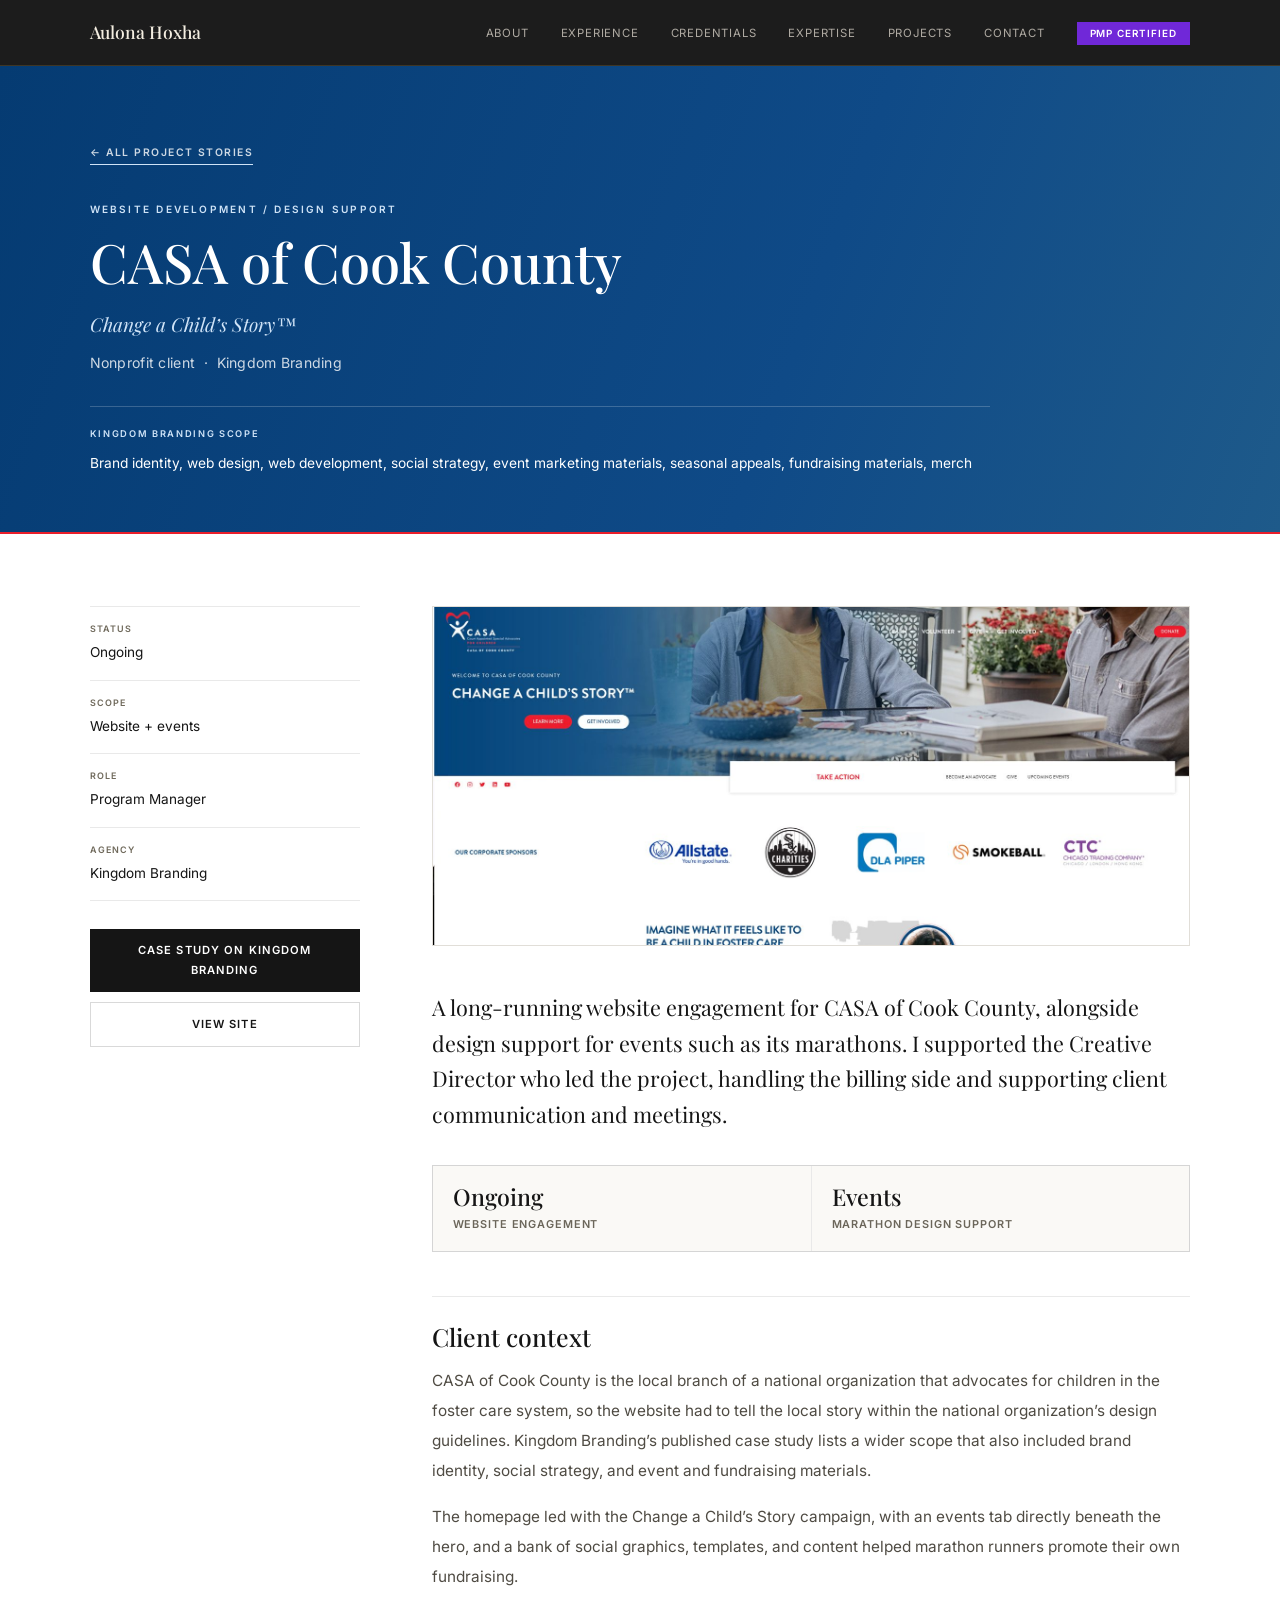
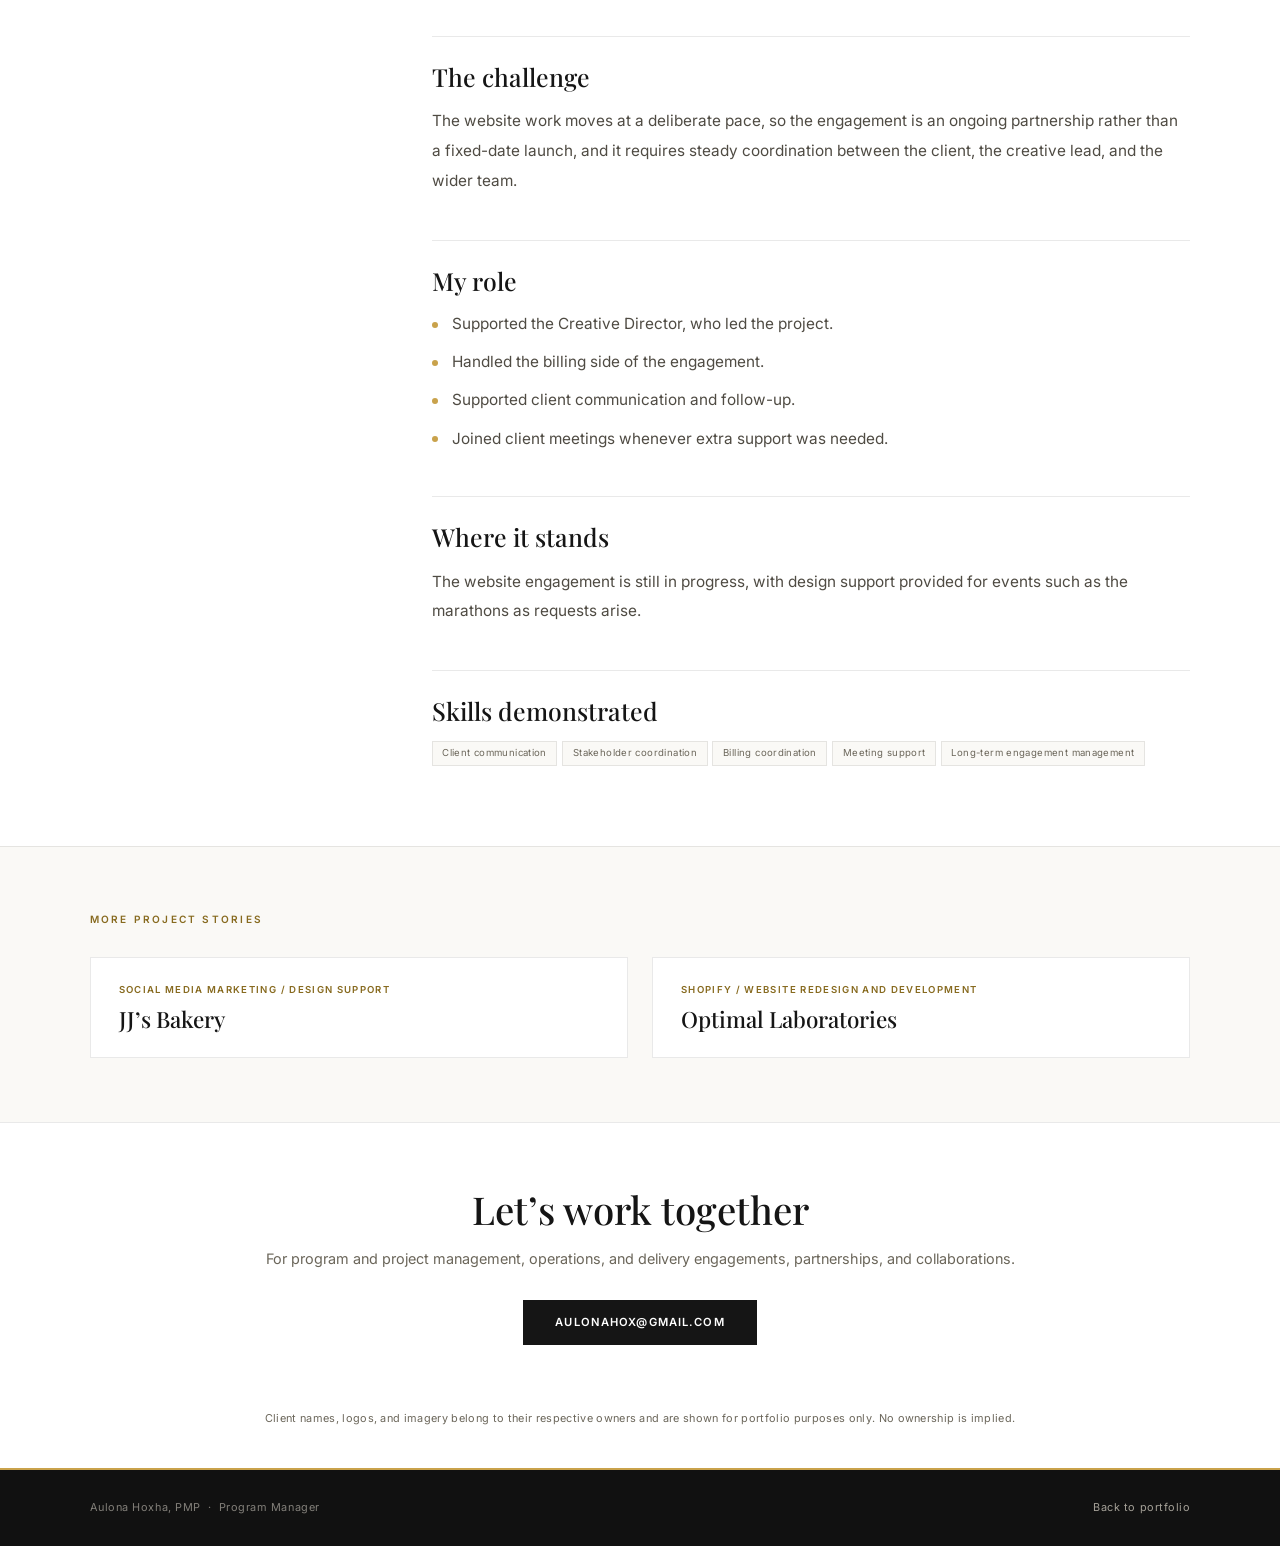
==== projects/casa-of-cook-county.html @ cdd9978d "Add files via upload" ====
<!DOCTYPE html>
<html lang="en">
<head>
<meta charset="UTF-8">
<meta name="viewport" content="width=device-width, initial-scale=1.0">
<title>CASA of Cook County | Case Study | Aulona Hoxha, PMP</title>
<meta name="description" content="Supported the creative director on a long-running website engagement, alongside event design support, handling billing and supporting client communication and meetings.">
<link href="https://fonts.googleapis.com/css2?family=Playfair+Display:wght@400;500;600&family=Inter:wght@300;400;500;600&display=swap" rel="stylesheet">
<link rel="icon" href="../assets/favicon.svg" type="image/svg+xml">
<link rel="canonical" href="https://aulonahox14.github.io/portfolio/projects/casa-of-cook-county.html">
<meta property="og:type" content="website">
<meta property="og:site_name" content="Aulona Hoxha, PMP">
<meta property="og:title" content="CASA of Cook County | Case Study | Aulona Hoxha, PMP">
<meta property="og:description" content="Supported the creative director on a long-running website engagement, alongside event design support, handling billing and supporting client communication and meetings.">
<meta property="og:url" content="https://aulonahox14.github.io/portfolio/projects/casa-of-cook-county.html">
<meta property="og:image" content="https://aulonahox14.github.io/portfolio/assets/og-image.jpg">
<meta name="twitter:card" content="summary_large_image">
<meta name="twitter:title" content="CASA of Cook County | Case Study | Aulona Hoxha, PMP">
<meta name="twitter:description" content="Supported the creative director on a long-running website engagement, alongside event design support, handling billing and supporting client communication and meetings.">
<meta name="twitter:image" content="https://aulonahox14.github.io/portfolio/assets/og-image.jpg">
<link rel="stylesheet" href="../assets/style.css">
</head>
<body>
<a class="skip" href="#main">Skip to main content</a>
<nav>
  <a href="../index.html" class="nav-logo">Aulona Hoxha</a>
  <ul class="nav-links">
    <li><a href="../index.html#about">About</a></li>
    <li><a href="../index.html#experience">Experience</a></li>
    <li><a href="../index.html#credentials">Credentials</a></li>
    <li><a href="../index.html#expertise">Expertise</a></li>
    <li><a href="../index.html#projects">Projects</a></li>
    <li><a href="../index.html#contact">Contact</a></li>
    <li><span class="nav-pmp">PMP Certified</span></li>
  </ul>
</nav>
<main id="main">
<header class="case-hero" style="--hero-bg:linear-gradient(110deg,#053B72 0%,#0F4A87 62%,#1E5A8A 100%);--hero-ink:#FFFFFF;--hero-accent:#CFE3F7;--hero-sub:rgba(255,255,255,.8);--hero-line:#EA1E2A">
  <a class="case-back" href="../index.html#projects">&larr; All project stories</a>
  <span class="s-label">Website Development / Design Support</span>
  <h1>CASA of Cook County</h1>
  <p class="case-tag">Change a Child’s Story™</p>
  <p class="case-sub">Nonprofit client &nbsp;&middot;&nbsp; Kingdom Branding</p>
  <div class="case-scope"><b>Kingdom Branding scope</b><span>Brand identity, web design, web development, social strategy, event marketing materials, seasonal appeals, fundraising materials, merch</span></div>
</header>
<div class="case-wrap">
  <aside class="case-side">
    <div class="case-facts"><div class="pi"><span class="pk">Status</span><span class="pv">Ongoing</span></div><div class="pi"><span class="pk">Scope</span><span class="pv">Website + events</span></div><div class="pi"><span class="pk">Role</span><span class="pv">Program Manager</span></div><div class="pi"><span class="pk">Agency</span><span class="pv">Kingdom Branding</span></div></div>
    <div class="case-links"><a class="btn btn-solid" href="https://kingdombranding.com/nonprofits/casa-of-cook-county/" target="_blank" rel="noopener">Case Study on Kingdom Branding</a><a class="btn btn-ghost" href="https://casacookcounty.org/" target="_blank" rel="noopener">View Site</a></div>
  </aside>
  <article class="case-main">
    <div class="case-media"><div class="proj-thumb"><a><img src="../assets/img/casa-of-cook-county-website.jpg" alt="CASA of Cook County website"></a></div></div>
    <p class="case-lead">A long-running website engagement for CASA of Cook County, alongside design support for events such as its marathons. I supported the Creative Director who led the project, handling the billing side and supporting client communication and meetings.</p>
<div class="case-stats"><div class="stat"><b>Ongoing</b><span>Website engagement</span></div><div class="stat"><b>Events</b><span>Marathon design support</span></div></div>
<h2>Client context</h2>
<p>CASA of Cook County is the local branch of a national organization that advocates for children in the foster care system, so the website had to tell the local story within the national organization’s design guidelines. Kingdom Branding’s published case study lists a wider scope that also included brand identity, social strategy, and event and fundraising materials.</p>
<p>The homepage led with the Change a Child’s Story campaign, with an events tab directly beneath the hero, and a bank of social graphics, templates, and content helped marathon runners promote their own fundraising.</p>
<h2>The challenge</h2>
<p>The website work moves at a deliberate pace, so the engagement is an ongoing partnership rather than a fixed-date launch, and it requires steady coordination between the client, the creative lead, and the wider team.</p>
<h2>My role</h2>
<ul class="case-list"><li>Supported the Creative Director, who led the project.</li><li>Handled the billing side of the engagement.</li><li>Supported client communication and follow-up.</li><li>Joined client meetings whenever extra support was needed.</li></ul>
<h2>Where it stands</h2>
<p>The website engagement is still in progress, with design support provided for events such as the marathons as requests arise.</p>

    <h2>Skills demonstrated</h2>
    <div class="proj-tags"><span class="tag">Client communication</span><span class="tag">Stakeholder coordination</span><span class="tag">Billing coordination</span><span class="tag">Meeting support</span><span class="tag">Long-term engagement management</span></div>
  </article>
</div>
<section class="case-more">
  <span class="s-label">More project stories</span>
  <div class="more-grid"><a class="more-card" href="jjs-bakery.html"><p class="proj-type">Social Media Marketing / Design Support</p><h3 class="proj-name">JJ’s Bakery</h3></a><a class="more-card" href="optimal-laboratories.html"><p class="proj-type">Shopify / Website Redesign and Development</p><h3 class="proj-name">Optimal Laboratories</h3></a></div>
</section>
<section class="case-cta">
  <h2 class="s-title">Let&rsquo;s work together</h2>
  <p>For program and project management, operations, and delivery engagements, partnerships, and collaborations.</p>
  <a class="btn btn-solid" href="mailto:aulonahox@gmail.com">aulonahox@gmail.com</a>
</section>
<p class="case-note">Client names, logos, and imagery belong to their respective owners and are shown for portfolio purposes only. No ownership is implied.</p>
</main>
<footer>
  <span>Aulona Hoxha, PMP &nbsp;&middot;&nbsp; Program Manager</span>
  <a href="../index.html">Back to portfolio</a>
</footer>
</body>
</html>
---- assets/style.css ----
*,*::before,*::after{box-sizing:border-box;margin:0;padding:0}
:root{
  --white:#FFFFFF;
  --ivory:#FAF7F0;
  --ivory-2:#F4EEE1;
  --ivory-3:#E6DDC8;
  --stone:#6F695B;
  --warm-3:#6B665A;
  --warm-2:#4F4B43;
  --ink:#151515;
  --accent:#876A1F;
  --gold:#C9A24B;
  --cream:#F4EEE1;
  --accent-l:#F6EFD9;
  --bd:rgba(21,21,21,0.09);
  --bd2:rgba(21,21,21,0.16);
  --serif:'Playfair Display',Georgia,serif;
  --sans:'Inter',system-ui,sans-serif;
}
html{scroll-behavior:smooth}
body{font-family:var(--sans);background:var(--white);color:var(--ink);font-size:15px;line-height:1.75;-webkit-font-smoothing:antialiased}

/* NAV */
nav{position:sticky;top:0;z-index:100;background:rgba(255,255,255,0.98);backdrop-filter:blur(12px);border-bottom:1px solid var(--bd);padding:0 7%;display:flex;align-items:center;justify-content:space-between;height:66px}
.nav-logo{font-family:var(--serif);font-size:1.1rem;font-weight:500;color:var(--ink);text-decoration:none}
.nav-links{display:flex;gap:2rem;list-style:none;align-items:center}
.nav-links a{font-size:.71rem;font-weight:400;letter-spacing:.07em;color:var(--warm-3);text-decoration:none;text-transform:uppercase;transition:color .18s}
.nav-links a:hover{color:var(--ink)}
.nav-pmp{font-size:.62rem;font-weight:600;letter-spacing:.1em;text-transform:uppercase;color:var(--accent);border:1px solid var(--accent);padding:.28rem .75rem}

/* HERO */
.hero{display:grid;grid-template-columns:1fr 1fr;min-height:88vh;border-bottom:1px solid var(--bd)}
.hero-l{padding:9rem 5% 9rem 7%;display:flex;flex-direction:column;justify-content:center;border-right:1px solid var(--bd);background:var(--white)}
.hero-r{padding:9rem 7% 9rem 5%;display:flex;flex-direction:column;justify-content:center;gap:2.75rem;background:var(--ivory)}
.hero-eyebrow{font-size:.67rem;font-weight:600;letter-spacing:.2em;text-transform:uppercase;color:var(--accent);margin-bottom:1.5rem;opacity:0;animation:up .5s .08s forwards}
.hero-name{font-family:var(--serif);font-size:clamp(3.2rem,4.8vw,5.2rem);font-weight:500;line-height:1.08;color:var(--ink);margin-bottom:1rem;white-space:nowrap;opacity:0;animation:up .6s .18s forwards}
.hero-pmp{display:inline-flex;align-items:center;gap:.5rem;font-size:.62rem;font-weight:600;letter-spacing:.12em;text-transform:uppercase;color:var(--white);background:var(--accent);padding:.32rem .9rem;align-self:flex-start;margin-bottom:2.25rem;opacity:0;animation:up .6s .26s forwards}
.hero-pmp::before{content:"✓";font-size:.65rem}
.hero-tagline{font-size:.69rem;letter-spacing:.1em;text-transform:uppercase;color:var(--stone);padding-top:1.75rem;border-top:1px solid var(--bd);opacity:0;animation:up .6s .32s forwards}
.hero-body{font-size:.97rem;font-weight:300;color:var(--warm-2);line-height:2;opacity:0;animation:up .6s .38s forwards}
.hero-creds{display:flex;flex-direction:column;gap:.7rem;opacity:0;animation:up .6s .48s forwards}
.hero-cred{display:flex;align-items:flex-start;gap:.85rem;font-size:.82rem;color:var(--warm-2);line-height:1.5}
.hero-cred::before{content:'';display:block;width:16px;height:1px;background:var(--accent);flex-shrink:0;margin-top:.65rem}
.hero-actions{display:flex;gap:1rem;flex-wrap:wrap;opacity:0;animation:up .6s .56s forwards}
.btn{display:inline-block;padding:.82rem 2rem;font-size:.7rem;font-weight:600;letter-spacing:.1em;text-transform:uppercase;text-decoration:none;transition:all .18s}
.btn-solid{background:var(--ink);color:var(--white)}
.btn-solid:hover{background:var(--accent)}
.btn-ghost{background:transparent;color:var(--ink);border:1px solid var(--bd2)}
.btn-ghost:hover{border-color:var(--accent);color:var(--accent)}

/* SHARED */
.wrap{padding:7rem 7%}
.s-label{font-size:.63rem;font-weight:600;letter-spacing:.22em;text-transform:uppercase;color:var(--accent);margin-bottom:.85rem;display:block}
.s-title{font-family:var(--serif);font-size:clamp(1.9rem,3vw,2.7rem);font-weight:500;line-height:1.18;color:var(--ink)}
.reveal{opacity:0;transform:translateY(14px);transition:opacity .55s ease,transform .55s ease}
.reveal.visible{opacity:1;transform:none}

/* STRIP */
.strip{background:var(--ivory-2);padding:.95rem 7%;border-bottom:1px solid var(--bd);display:flex;align-items:center;gap:.85rem;font-size:.67rem;letter-spacing:.09em;text-transform:uppercase;color:var(--stone)}
.strip strong{color:var(--warm-2);font-weight:500}

/* ABOUT */
.about{background:var(--white);border-bottom:1px solid var(--bd)}
.about-grid{display:grid;grid-template-columns:3fr 2fr}
.about-l{padding:7rem 5% 7rem 7%;border-right:1px solid var(--bd)}
.about-r{padding:7rem 7% 7rem 5%;display:flex;flex-direction:column;align-items:flex-start;justify-content:flex-start;gap:2.5rem}
.about-text{margin-top:2rem}
.about-text p{color:var(--warm-2);font-size:.95rem;line-height:2;margin-bottom:1.2rem}
.about-text p:last-child{margin-bottom:0}
.portrait-block{display:flex;align-items:center;gap:1.25rem}
.portrait{width:140px;height:140px;border-radius:50%;overflow:hidden;border:1px solid var(--bd2);box-shadow:0 0 0 6px var(--ivory-2);flex-shrink:0}
.portrait img{width:100%;height:100%;object-fit:cover;object-position:center top;display:block}
.portrait-name{font-family:var(--serif);font-size:1.2rem;font-weight:500;color:var(--ink)}
.portrait-role{font-size:.68rem;letter-spacing:.09em;text-transform:uppercase;color:var(--stone);margin-top:.12rem}
.cred{background:var(--ivory);border:1px solid var(--bd);padding:1rem 1.25rem;display:flex;align-items:flex-start;gap:.85rem;width:100%}
.cred-icon{width:34px;height:34px;border-radius:50%;background:var(--accent);display:flex;align-items:center;justify-content:center;color:var(--white);font-size:.6rem;font-weight:700;flex-shrink:0}
.cred-title{font-size:.75rem;font-weight:600;color:var(--ink);margin-bottom:.18rem}
.cred-sub{font-size:.66rem;color:var(--warm-3)}
.cred-num{font-size:.63rem;color:var(--stone);margin-top:.18rem}
.pillars{display:flex;flex-direction:column;gap:0;width:100%;border:1px solid var(--bd)}
.pillar{padding:.9rem 1rem;border-bottom:1px solid var(--bd);display:flex;align-items:flex-start;gap:.85rem}
.pillar:last-child{border-bottom:none}
.pillar-dot{width:6px;height:6px;border-radius:50%;background:var(--accent);flex-shrink:0;margin-top:.58rem}
.pillar-label{font-size:.73rem;font-weight:600;color:var(--ink);margin-bottom:.12rem}
.pillar-desc{font-size:.76rem;color:var(--warm-3);line-height:1.6}

/* CREDENTIALS SECTION */
.credentials{background:var(--ivory);border-bottom:1px solid var(--bd)}
.creds-intro{max-width:600px;margin-bottom:3.5rem}
.creds-intro p{font-size:.95rem;color:var(--warm-2);line-height:2;margin-top:1.25rem}

/* Tab system */
.cred-tabs{display:flex;gap:0;border:1px solid var(--bd);margin-bottom:2.5rem;background:var(--white)}
.cred-tab{
  flex:1;padding:.75rem 1rem;font-size:.65rem;font-weight:600;letter-spacing:.1em;
  text-transform:uppercase;color:var(--warm-3);background:var(--white);
  border:none;border-right:1px solid var(--bd);cursor:pointer;
  transition:all .18s;text-align:center;
}
.cred-tab:last-child{border-right:none}
.cred-tab.active{background:var(--accent);color:var(--white)}
.cred-tab:hover:not(.active){background:var(--ivory-2);color:var(--ink)}
.cred-panel{display:none}
.cred-panel.active{display:grid;grid-template-columns:1fr 1fr;gap:3.5rem;align-items:center}
.cred-panel-text{display:flex;flex-direction:column;gap:1.25rem}
.cred-panel-text h3{font-family:var(--serif);font-size:1.5rem;font-weight:500;color:var(--ink);line-height:1.3}
.cred-panel-text p{font-size:.9rem;color:var(--warm-2);line-height:2}
.cred-meta{display:grid;grid-template-columns:1fr 1fr;gap:1px;background:var(--bd);border:1px solid var(--bd)}
.cm-field{background:var(--white);padding:.8rem 1rem}
.cm-key{font-size:.57rem;font-weight:600;letter-spacing:.13em;text-transform:uppercase;color:var(--stone);margin-bottom:.22rem}
.cm-val{font-size:.8rem;font-weight:500;color:var(--ink)}
.cred-img-wrap{position:relative}
.cred-img-wrap::after{content:'';position:absolute;top:10px;left:10px;right:-10px;bottom:-10px;border:1px solid var(--ivory-3);z-index:0;pointer-events:none}
.cred-img{width:100%;display:block;position:relative;z-index:1;border:1px solid var(--bd);box-shadow:0 4px 24px rgba(28,27,25,.07)}
.cred-verify{font-size:.68rem;color:var(--warm-3);margin-top:.75rem}
.cred-verify a{color:var(--accent);text-decoration:none;font-weight:500}
.cred-verify a:hover{text-decoration:underline}

/* EXPERTISE */
.expertise{background:var(--white);border-bottom:1px solid var(--bd)}
.exp-grid{display:grid;grid-template-columns:repeat(3,1fr);gap:1px;background:var(--bd);border:1px solid var(--bd)}
.exp-item{background:var(--white);padding:2.75rem 2.5rem;transition:background .18s}
.exp-item:hover{background:var(--ivory)}
.exp-num{font-family:var(--serif);font-size:1.6rem;font-weight:400;color:var(--ivory-3);margin-bottom:1.25rem;line-height:1}
.exp-title{font-size:.9rem;font-weight:600;color:var(--ink);margin-bottom:.75rem;line-height:1.35}
.exp-body{font-size:.82rem;color:var(--warm-3);line-height:1.92}

/* PROJECTS */
.projects{background:var(--ivory);border-bottom:1px solid var(--bd)}
.proj-grid{display:grid;grid-template-columns:1fr 1fr;gap:1.5rem}
.proj-card{background:var(--white);border:1px solid var(--bd);overflow:hidden;display:flex;flex-direction:column;transition:border-color .18s,box-shadow .18s}
.proj-card:hover{border-color:rgba(43,58,92,.2);box-shadow:0 4px 24px rgba(28,27,25,.06)}
.proj-card:hover .proj-thumb img{transform:scale(1.04)}
.proj-thumb{width:100%;height:216px;overflow:hidden;flex-shrink:0;background:var(--ivory-2)}
.proj-thumb img{width:100%;height:100%;display:block;object-fit:cover;object-position:center top;transition:transform .5s ease}
.proj-thumb.center img{object-position:center center}
.proj-thumb.book{display:flex;align-items:center;justify-content:center;background:var(--ivory)}
.proj-thumb.book img{object-fit:contain;padding:1.5rem 2.5rem;height:100%}
.proj-thumb.kb-logo{background:#111;display:flex;align-items:center;justify-content:center}
.proj-thumb.kb-logo img{width:30%;height:auto;object-fit:contain;transition:none}
.proj-card:hover .proj-thumb.kb-logo img{transform:none}
.proj-card.wide{grid-column:span 2;flex-direction:row}
.proj-card.wide .proj-thumb{width:380px;height:auto;min-height:270px;flex-shrink:0}
.proj-card.wide .proj-thumb img{height:100%;object-position:center}
.proj-body{padding:1.75rem 2rem 2.25rem;flex:1;display:flex;flex-direction:column}
.proj-type{font-size:.6rem;font-weight:600;letter-spacing:.14em;text-transform:uppercase;color:var(--accent);margin-bottom:.45rem}
.proj-name{font-family:var(--serif);font-size:1.4rem;font-weight:500;color:var(--ink);margin-bottom:.2rem;line-height:1.25}
.proj-client{font-size:.73rem;color:var(--stone);margin-bottom:1.1rem}
.proj-kb{font-size:.58rem;font-weight:500;letter-spacing:.1em;text-transform:uppercase;color:var(--stone);margin-bottom:.85rem;display:block}
.pmp-strip{display:flex;gap:1.25rem;flex-wrap:wrap;padding:.72rem 0;margin-bottom:1.1rem;border-top:1px solid var(--bd);border-bottom:1px solid var(--bd)}
.pi{display:flex;flex-direction:column;gap:.12rem}
.pk{font-size:.56rem;font-weight:600;letter-spacing:.12em;text-transform:uppercase;color:var(--stone)}
.pv{font-size:.76rem;color:var(--warm-2)}
.proj-story{font-size:.83rem;color:var(--warm-2);line-height:1.95;flex:1;margin-bottom:1.5rem}
.proj-footer{display:flex;justify-content:space-between;align-items:flex-end;gap:1rem;flex-wrap:wrap;padding-top:1.1rem;border-top:1px solid var(--bd);margin-top:auto}
.proj-tags{display:flex;flex-wrap:wrap;gap:.3rem}
.tag{font-size:.6rem;letter-spacing:.04em;padding:.2rem .6rem;color:var(--warm-3);border:1px solid var(--bd);background:var(--ivory)}
.proj-links{display:flex;gap:.85rem;align-items:center;flex-shrink:0}
.proj-link{font-size:.65rem;font-weight:600;letter-spacing:.08em;text-transform:uppercase;color:var(--accent);text-decoration:none;border-bottom:1px solid rgba(143,111,34,.35);padding-bottom:.08rem;transition:border-color .18s;white-space:nowrap}
.proj-link:hover{border-color:var(--accent)}

/* QUOTE */
.quote-section{background:var(--white);border-top:1px solid var(--bd);border-bottom:1px solid var(--bd);padding:5.5rem 7%;text-align:center}
.quote-text{font-family:var(--serif);font-size:clamp(1.1rem,2vw,1.5rem);font-weight:400;color:var(--ink);max-width:680px;margin:0 auto 1.5rem;line-height:1.85}
.quote-text::before{content:'\201C';margin-right:.1em;color:var(--stone)}
.quote-text::after{content:'\201D';margin-left:.1em;color:var(--stone)}
.quote-attr{font-size:.67rem;font-weight:600;letter-spacing:.14em;text-transform:uppercase;color:var(--stone)}

/* RESULTS */
.results{background:var(--ivory-2);border-bottom:1px solid var(--bd)}
.results-grid{display:grid;grid-template-columns:repeat(4,1fr);gap:1px;background:var(--bd);border:1px solid var(--bd);margin-top:3.5rem}
.result-item{background:var(--white);padding:2.5rem 2rem;transition:background .18s}
.result-item:hover{background:var(--ivory)}
.result-icon{font-size:.75rem;font-weight:700;color:var(--accent);margin-bottom:1rem;letter-spacing:.08em}
.result-label{font-size:.8rem;font-weight:600;color:var(--ink);margin-bottom:.4rem;line-height:1.35}
.result-desc{font-size:.76rem;color:var(--warm-3);line-height:1.65}

/* CONTACT */
.contact{background:var(--white);text-align:center;border-top:1px solid var(--bd)}
.contact-sub{font-size:.92rem;color:var(--warm-2);max-width:400px;margin:1.25rem auto 2.75rem;line-height:2;font-weight:300}
.contact-row{display:flex;justify-content:center;gap:2.25rem;flex-wrap:wrap}
.contact-link{font-size:.7rem;font-weight:600;letter-spacing:.1em;text-transform:uppercase;color:var(--warm-2);text-decoration:none;padding-bottom:.18rem;border-bottom:1px solid var(--bd2);transition:color .18s,border-color .18s}
.contact-link:hover{color:var(--accent);border-color:var(--accent)}

/* FOOTER */
footer{background:var(--ink);color:rgba(255,255,255,.28);padding:1.75rem 7%;display:flex;justify-content:space-between;align-items:center;font-size:.68rem;letter-spacing:.05em}
footer a{color:rgba(255,255,255,.38);text-decoration:none;transition:color .18s}
footer a:hover{color:var(--white)}

/* ===== KINGDOM BRANDING THEME (light, with dark + gold accents) ===== */
/* Tune --gold / --accent / --ink in :root. Dark bands: nav, strip, results, footer. */
:root{--ivory:#FAF9F6;--ivory-2:#F6F3EC;--ivory-3:#E9E2D0}
nav{background:rgba(21,21,21,.97);border-bottom:1px solid rgba(201,162,75,.2)}
.nav-logo{color:var(--cream)}
.nav-links a{color:rgba(244,238,225,.68)}
.nav-links a:hover{color:var(--gold)}
.nav-pmp{color:var(--gold);border-color:var(--gold)}
.hero{border-bottom:1px solid var(--bd)}
.hero-l{background:var(--white);border-right:1px solid var(--bd)}
.hero-r{background:var(--ivory)}
.hero-eyebrow{color:var(--accent)}
.hero-name{color:var(--ink)}
.hero-pmp{background:var(--ink);color:var(--gold)}
.hero-tagline{color:var(--warm-3)}
.hero-tagline a,.strip a{color:inherit;text-decoration:none;border-bottom:1px solid rgba(201,162,75,.5)}
.hero-tagline a:hover{color:var(--accent)}
.hero-cred::before{background:var(--gold)}
.btn-solid{background:var(--ink);color:var(--white)}
.btn-solid:hover{background:var(--accent);color:var(--white)}
.btn-ghost{color:var(--ink);border-color:var(--bd2)}
.btn-ghost:hover{border-color:var(--gold);color:var(--accent)}
.strip{background:#111;color:rgba(244,238,225,.55);border-bottom:2px solid var(--gold)}
.strip strong{color:var(--gold)}
.strip a:hover{color:var(--gold)}
.cred-icon{background:var(--ink);color:var(--gold)}
.pillar-dot{background:var(--gold)}
.cred-tab.active{background:var(--ink);color:var(--gold)}
.credentials,.projects{background:var(--ivory)}
.exp-num{color:#A98B3F}
.proj-card:hover{border-color:rgba(201,162,75,.55)}
.quote-text::before,.quote-text::after{color:var(--gold)}
.results{background:var(--ink);border-bottom:1px solid rgba(201,162,75,.2)}
.results .s-title{color:var(--cream)}
.results .s-label,.result-icon{color:var(--gold)}
.results-grid{background:rgba(201,162,75,.2);border-color:rgba(201,162,75,.2)}
.result-item{background:#1B1A18}
.result-item:hover{background:#232220}
.result-label{color:var(--cream)}
.result-desc{color:rgba(244,238,225,.65)}
.contact{background:var(--white)}
footer{background:#111;color:rgba(244,238,225,.5);border-top:2px solid var(--gold)}
footer a{color:rgba(244,238,225,.65)}
footer a:hover{color:var(--gold)}

/* EXPERIENCE */
.experience{background:var(--white);border-bottom:1px solid var(--bd)}
.xp-list{border-top:1px solid var(--bd)}
.xp{display:grid;grid-template-columns:240px 1fr;gap:3rem;padding:2.5rem 0;border-bottom:1px solid var(--bd)}
.xp-co{font-family:var(--serif);font-size:1.15rem;font-weight:500;color:var(--ink);line-height:1.3}
.xp-loc{font-size:.72rem;letter-spacing:.06em;color:var(--warm-3);margin-top:.35rem}
.xp-role{display:flex;justify-content:space-between;align-items:baseline;gap:1rem;flex-wrap:wrap;margin:1.75rem 0 .7rem}
.xp-role:first-child{margin-top:0}
.xp-role h3{font-size:.95rem;font-weight:600;color:var(--ink)}
.xp-role span{font-size:.68rem;font-weight:600;letter-spacing:.1em;text-transform:uppercase;color:var(--accent)}
.xp ul{list-style:none;display:flex;flex-direction:column;gap:.55rem}
.xp li{position:relative;padding-left:1.1rem;font-size:.85rem;color:var(--warm-2);line-height:1.8}
.xp li::before{content:'';position:absolute;left:0;top:.78rem;width:5px;height:5px;border-radius:50%;background:var(--gold)}
.tools{margin-top:3rem;padding-top:2rem;border-top:1px solid var(--bd)}
.tools .proj-tags{margin-top:.5rem;gap:.4rem}
@media(max-width:900px){.xp{grid-template-columns:1fr;gap:1rem}}

@media(max-width:760px){
  nav{padding:0 5%}
  .nav-logo{font-size:1rem;white-space:nowrap}
  .nav-links{gap:1rem;overflow-x:auto;max-width:68vw;scrollbar-width:none}
  .nav-links::-webkit-scrollbar{display:none}
  .nav-links a{white-space:nowrap;font-size:.64rem}
}

/* PMI / PMP BRANDING (purple sampled from the PMP certificate) */
:root{--pmi:#302058;--pmi-2:#7028D8;--pmi-3:#F3EEFB}
.nav-pmp{background:var(--pmi-2);border-color:var(--pmi-2);color:#fff}
.hero-pmp{background:var(--pmi);color:#fff}
.cred-icon.pmi{background:var(--pmi);color:#fff}
.cred:has(.pmi){background:var(--pmi-3);border-color:rgba(112,40,216,.25);border-left:3px solid var(--pmi-2)}
.cred-tab.pmi-tab.active{background:var(--pmi);color:#fff}
.cred-tab.pmi-tab:hover:not(.active){color:var(--pmi-2)}
/* ROLE TAGS + HIGHLIGHTS */
.xp li strong,.about strong{color:var(--ink);font-weight:600}

@keyframes up{from{opacity:0;transform:translateY(16px)}to{opacity:1;transform:none}}

@media(max-width:1060px){
  .hero{grid-template-columns:1fr;min-height:auto}
  .hero-l{border-right:none;border-bottom:1px solid var(--bd);padding:6rem 7% 4rem}
  .hero-r{padding:4rem 7% 6rem}
  .hero-name{white-space:normal}
  .about-grid{grid-template-columns:1fr}
  .about-l{border-right:none;border-bottom:1px solid var(--bd);padding:5.5rem 7%}
  .about-r{padding:4rem 7% 5.5rem}
  .cred-panel.active{grid-template-columns:1fr}
}
@media(max-width:900px){
  .proj-grid{grid-template-columns:1fr}
  .proj-card.wide{flex-direction:column;grid-column:span 1}
  .proj-card.wide .proj-thumb{width:100%;height:216px}
  .results-grid{grid-template-columns:1fr 1fr}
  .exp-grid{grid-template-columns:1fr 1fr}
  .cred-tabs{flex-wrap:wrap}
}
@media(max-width:580px){
  .exp-grid{grid-template-columns:1fr}
  .results-grid{grid-template-columns:1fr 1fr}
  .nav-pmp{display:none}
  nav,.wrap{padding-left:5%;padding-right:5%}
  .cred-meta{grid-template-columns:1fr}
}

/* ===== PROJECT CARDS (compact) + CASE STUDY PAGES ===== */
.proj-thumb.plate{background:linear-gradient(135deg,#151515,#262421);display:flex;flex-direction:column;align-items:center;justify-content:center;gap:.7rem;text-align:center;padding:1.5rem;border-bottom:2px solid var(--gold)}
.plate-name{font-family:var(--serif);font-size:1.7rem;color:var(--cream);line-height:1.2}
.plate-type{font-size:.58rem;letter-spacing:.2em;text-transform:uppercase;color:var(--gold)}
.proj-thumb a{display:block;height:100%}
.proj-open{color:inherit;text-decoration:none}
.proj-open:hover{color:var(--accent)}
.proj-summary{font-size:.85rem;color:var(--warm-2);line-height:1.9;margin-bottom:1.5rem;flex:1}
.case-hero{background:var(--ink);padding:4.5rem 7% 3.5rem;border-bottom:2px solid var(--gold)}
.case-back{display:inline-block;font-size:.65rem;font-weight:600;letter-spacing:.14em;text-transform:uppercase;color:rgba(244,238,225,.6);text-decoration:none;margin-bottom:2.25rem;border-bottom:1px solid rgba(201,162,75,.4);padding-bottom:.1rem}
.case-back:hover{color:var(--gold)}
.case-hero .s-label{color:var(--gold)}
.case-hero h1{font-family:var(--serif);font-size:clamp(2.2rem,4.5vw,3.4rem);font-weight:500;line-height:1.12;color:var(--cream);max-width:900px}
.case-sub{color:rgba(244,238,225,.6);margin-top:1rem;font-size:.88rem;letter-spacing:.02em}
.case-wrap{padding:4.5rem 7% 5rem;display:grid;grid-template-columns:270px 1fr;gap:4.5rem;align-items:start;background:var(--white)}
.case-side{position:sticky;top:96px;display:flex;flex-direction:column;gap:1.75rem}
.case-facts .pi{padding:.9rem 0;border-bottom:1px solid var(--bd)}
.case-facts .pi:first-child{border-top:1px solid var(--bd)}
.case-facts .pv{font-size:.85rem;color:var(--ink);margin-top:.15rem}
.case-links{display:flex;flex-direction:column;gap:.6rem}
.case-links .btn{text-align:center;padding:.75rem 1rem}
.case-main{max-width:760px}
.case-media .proj-thumb{height:340px;border:1px solid var(--bd);margin-bottom:2.75rem}
.case-main h2{font-family:var(--serif);font-size:1.55rem;font-weight:500;color:var(--ink);margin:2.75rem 0 .9rem;line-height:1.25}
.case-main h2.first{margin-top:0}
.case-main p{font-size:.96rem;color:var(--warm-2);line-height:1.95;margin-bottom:1rem}
.case-main .proj-tags{margin-top:2.5rem;padding-top:1.5rem;border-top:1px solid var(--bd)}
.case-more{background:var(--ivory);padding:4rem 7%;border-top:1px solid var(--bd)}
.more-grid{display:grid;grid-template-columns:1fr 1fr;gap:1.5rem;margin-top:1.75rem}
.more-card{display:block;padding:1.5rem 1.75rem;background:var(--white);border:1px solid var(--bd);text-decoration:none;transition:border-color .18s}
.more-card:hover{border-color:rgba(201,162,75,.6)}
.more-card .proj-type{margin-bottom:.4rem}
.more-card .proj-name{margin:0}
.case-cta{background:var(--white);padding:4rem 7%;text-align:center;border-top:1px solid var(--bd)}
.case-cta p{color:var(--warm-3);font-size:.9rem;margin:.9rem 0 1.75rem}
@media(max-width:900px){.case-wrap{grid-template-columns:1fr;gap:2.5rem;padding:3rem 7%}.case-side{position:static}.more-grid{grid-template-columns:1fr}.case-media .proj-thumb{height:240px}}
.proj-thumb.kb-logo a,.proj-thumb.book a{display:flex;align-items:center;justify-content:center;width:100%}
.proj-thumb.kb-logo a img{width:30%;height:auto}
.proj-thumb.book a img{height:100%;width:auto;max-width:100%;object-fit:contain}
.case-media .proj-thumb.kb-logo,.case-media .proj-thumb.book{display:flex;align-items:center;justify-content:center}
.case-media .proj-thumb.kb-logo img{width:22%;height:auto}
.case-media .proj-thumb.book img{height:100%;width:auto;object-fit:contain;padding:1.25rem}

/* ===== per-project header branding ===== */
.case-hero{background:var(--hero-bg,var(--ink));border-bottom:2px solid var(--hero-accent,var(--gold))}
.case-hero .s-label{color:var(--hero-accent,var(--gold))}
.case-hero h1{color:var(--hero-ink,var(--cream))}
.case-sub{color:var(--hero-sub,rgba(244,238,225,.6))}
.case-back{color:var(--hero-sub,rgba(244,238,225,.6));border-bottom-color:var(--hero-accent,rgba(201,162,75,.4))}
.case-back:hover{color:var(--hero-accent,var(--gold))}
.case-tag{font-family:var(--serif);font-style:italic;font-size:1.2rem;color:var(--hero-accent,var(--gold));margin-top:1.1rem;max-width:760px;line-height:1.45}
.case-tag + .case-sub{margin-top:.8rem}
.case-scope{margin-top:1.9rem;padding-top:1.2rem;border-top:1px solid rgba(255,255,255,.2);max-width:900px}
.case-scope b{display:block;font-size:.58rem;font-weight:600;letter-spacing:.18em;text-transform:uppercase;color:var(--hero-accent,var(--gold));margin-bottom:.45rem}
.case-scope span{font-size:.86rem;line-height:1.7;color:var(--hero-ink,var(--cream))}
.case-note{background:var(--white);text-align:center;font-size:.68rem;color:var(--warm-3);padding:0 7% 2.5rem;letter-spacing:.03em}

.case-hero{border-bottom-color:var(--hero-line,var(--hero-accent,var(--gold)))}
.proj-links{display:flex;flex-wrap:wrap;gap:.4rem 1.1rem;justify-content:flex-end}

/* ===== consistent project cards ===== */
.proj-card .proj-body{padding:1.75rem 2rem 2rem}
.proj-card .pmp-strip{display:grid;grid-template-columns:repeat(4,minmax(0,1fr));gap:.9rem 1rem;align-items:start}
.proj-card .pv{overflow-wrap:anywhere}
.proj-card .proj-summary{margin-bottom:1.4rem}
.proj-card .proj-footer{display:flex;flex-direction:column;align-items:stretch;justify-content:flex-start;gap:1.1rem;padding-top:1.1rem;border-top:1px solid var(--bd);margin-top:auto}
.proj-card .proj-tags{min-height:3.4rem;align-content:flex-start}
.proj-actions{display:flex;flex-wrap:wrap;align-items:center;justify-content:flex-start;gap:.75rem 1.4rem}
.proj-btn{display:inline-block;background:var(--ink);color:#fff;font-size:.64rem;font-weight:600;letter-spacing:.12em;text-transform:uppercase;text-decoration:none;padding:.78rem 1.2rem;border:1px solid var(--ink);transition:background .18s,color .18s,border-color .18s;white-space:nowrap}
.proj-btn:hover{background:var(--gold);border-color:var(--gold);color:var(--ink)}
@media(max-width:560px){.proj-card .pmp-strip{grid-template-columns:repeat(2,minmax(0,1fr))}}

/* book cover: crop fills the card box, whole cover shown on small screens and case page */
.proj-card .proj-thumb.book{background:#fff}
.proj-card .proj-thumb.book a img{width:100%;height:100%;padding:0;object-fit:cover;object-position:center}
.proj-card:hover .proj-thumb.book img{transform:none}
.case-media .proj-thumb.book{height:460px;background:var(--ivory)}
.case-media .proj-thumb.book img{height:100%;width:auto;padding:1rem;object-fit:contain}
@media(max-width:900px){.proj-card .proj-thumb.book a img{object-fit:contain}.proj-card .proj-thumb.book{background:var(--ivory)}.case-media .proj-thumb.book{height:340px}}
.proj-card.wide .proj-thumb.book{border-right:1px solid var(--bd);background:#fff}
@media(max-width:900px){.proj-card.wide .proj-thumb.book{border-right:none;border-bottom:1px solid var(--bd)}}

/* accessibility */
.skip{position:absolute;left:-9999px;top:0;background:var(--gold);color:var(--ink);padding:.7rem 1.1rem;font-size:.8rem;font-weight:600;z-index:1000;text-decoration:none}
.skip:focus{left:0}
a:focus-visible,button:focus-visible{outline:2px solid var(--gold);outline-offset:3px}
.case-note{background:var(--white)}
@media(max-width:760px){.nav-logo{margin-right:1.1rem;flex-shrink:0}}

/* ===== standard case study layout ===== */
.case-main .case-lead{font-family:var(--serif);font-size:1.35rem;line-height:1.65;color:var(--ink);margin:0 0 2rem}
.case-stats{display:grid;grid-template-columns:repeat(auto-fit,minmax(150px,1fr));gap:1px;background:var(--bd);border:1px solid var(--bd);margin:0 0 2.75rem}
.case-stats .stat{background:var(--ivory);padding:1.15rem 1.25rem;display:flex;flex-direction:column;gap:.35rem}
.case-stats .stat b{font-family:var(--serif);font-size:1.45rem;font-weight:500;color:var(--ink);line-height:1.15}
.case-stats .stat span{font-size:.68rem;font-weight:600;letter-spacing:.08em;text-transform:uppercase;color:var(--warm-3);line-height:1.5}
.case-main h2{padding-top:1.5rem;border-top:1px solid var(--bd)}
.case-list{list-style:none;display:flex;flex-direction:column;gap:.65rem;margin:0 0 1rem}
.case-list li{position:relative;padding-left:1.25rem;font-size:.96rem;color:var(--warm-2);line-height:1.8}
.case-list li::before{content:'';position:absolute;left:0;top:.72rem;width:6px;height:6px;border-radius:50%;background:var(--gold)}
.case-steps{list-style:none;counter-reset:step;display:flex;flex-direction:column;margin:0 0 1rem}
.case-steps li{counter-increment:step;display:grid;grid-template-columns:2.6rem 1fr;column-gap:.75rem;padding:1rem 0;border-bottom:1px solid var(--bd)}
.case-steps li:first-child{padding-top:.4rem}
.case-steps li::before{content:counter(step,decimal-leading-zero);grid-row:1 / span 2;font-family:var(--serif);font-size:1.15rem;color:var(--accent)}
.case-steps li b{font-size:.92rem;font-weight:600;color:var(--ink)}
.case-steps li span{font-size:.9rem;color:var(--warm-2);line-height:1.8;grid-column:2}
.case-main .proj-tags{margin-top:.5rem;padding-top:0;border-top:none}
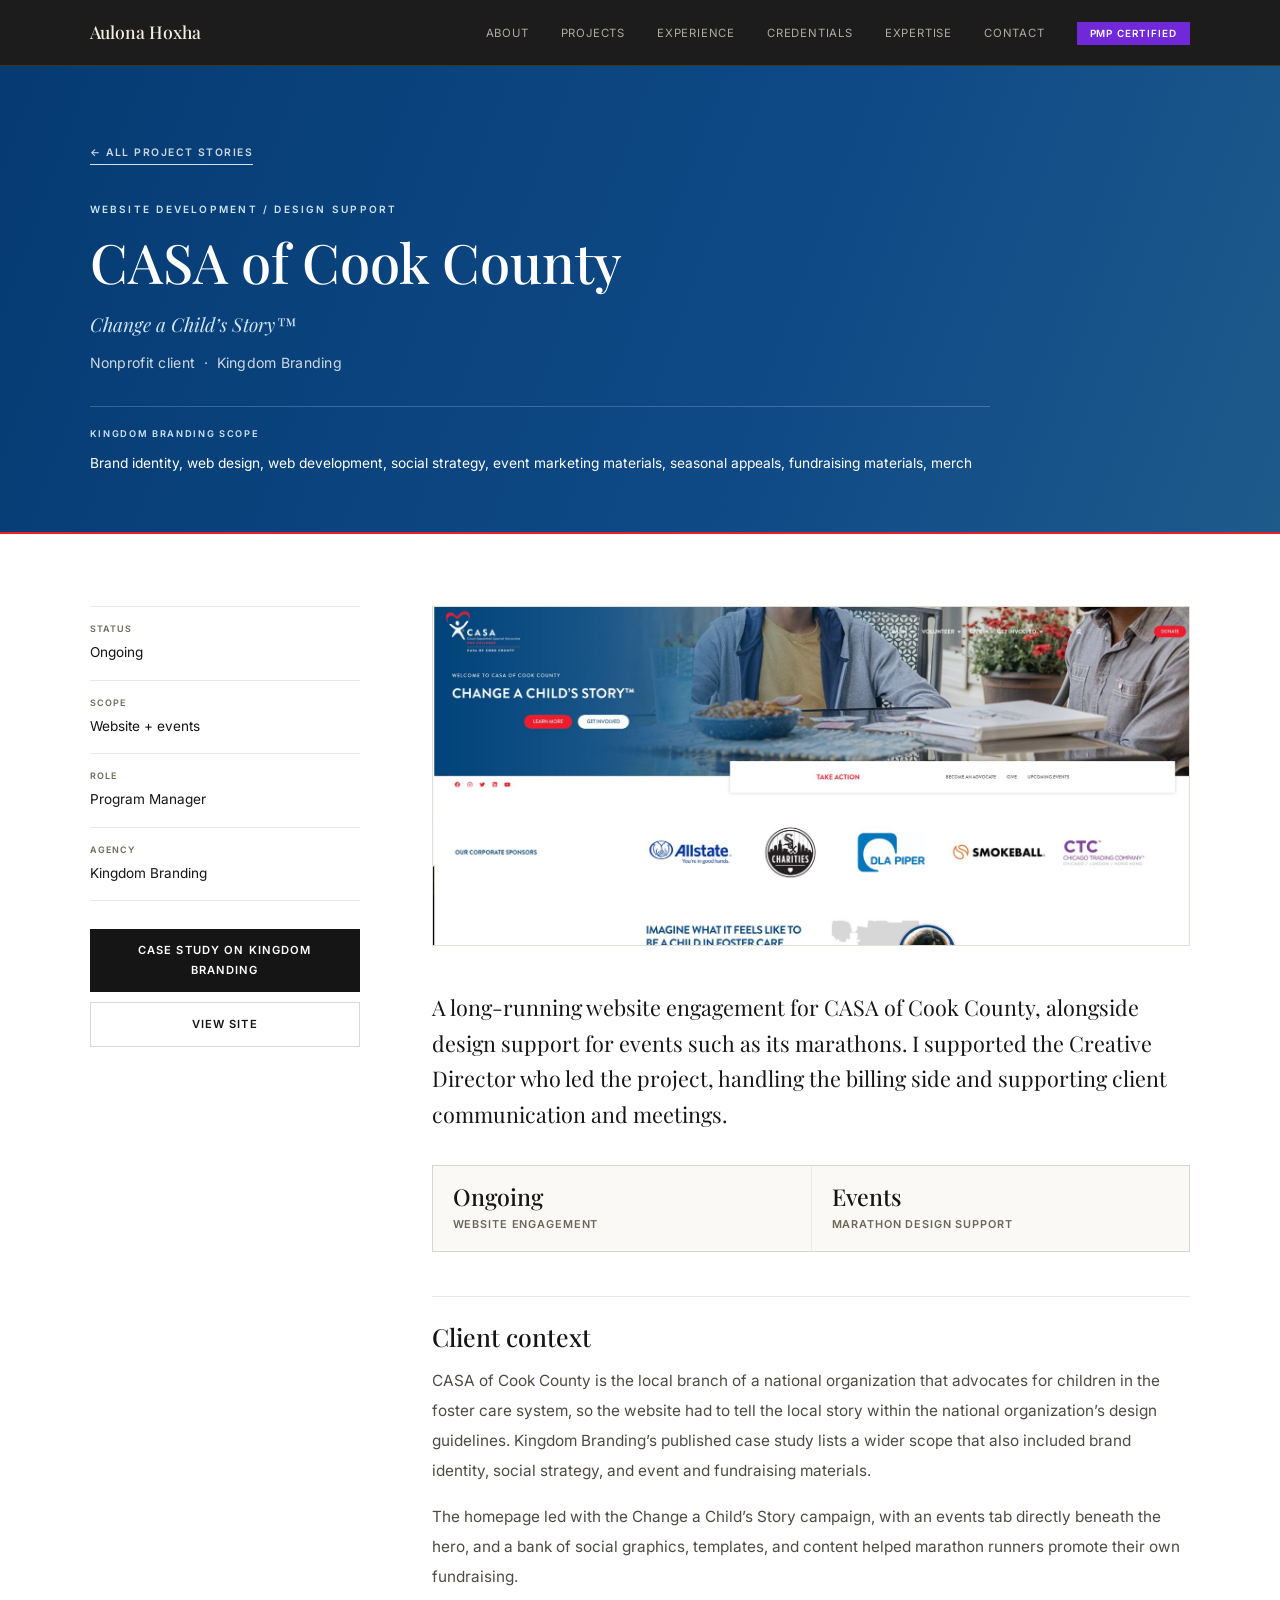
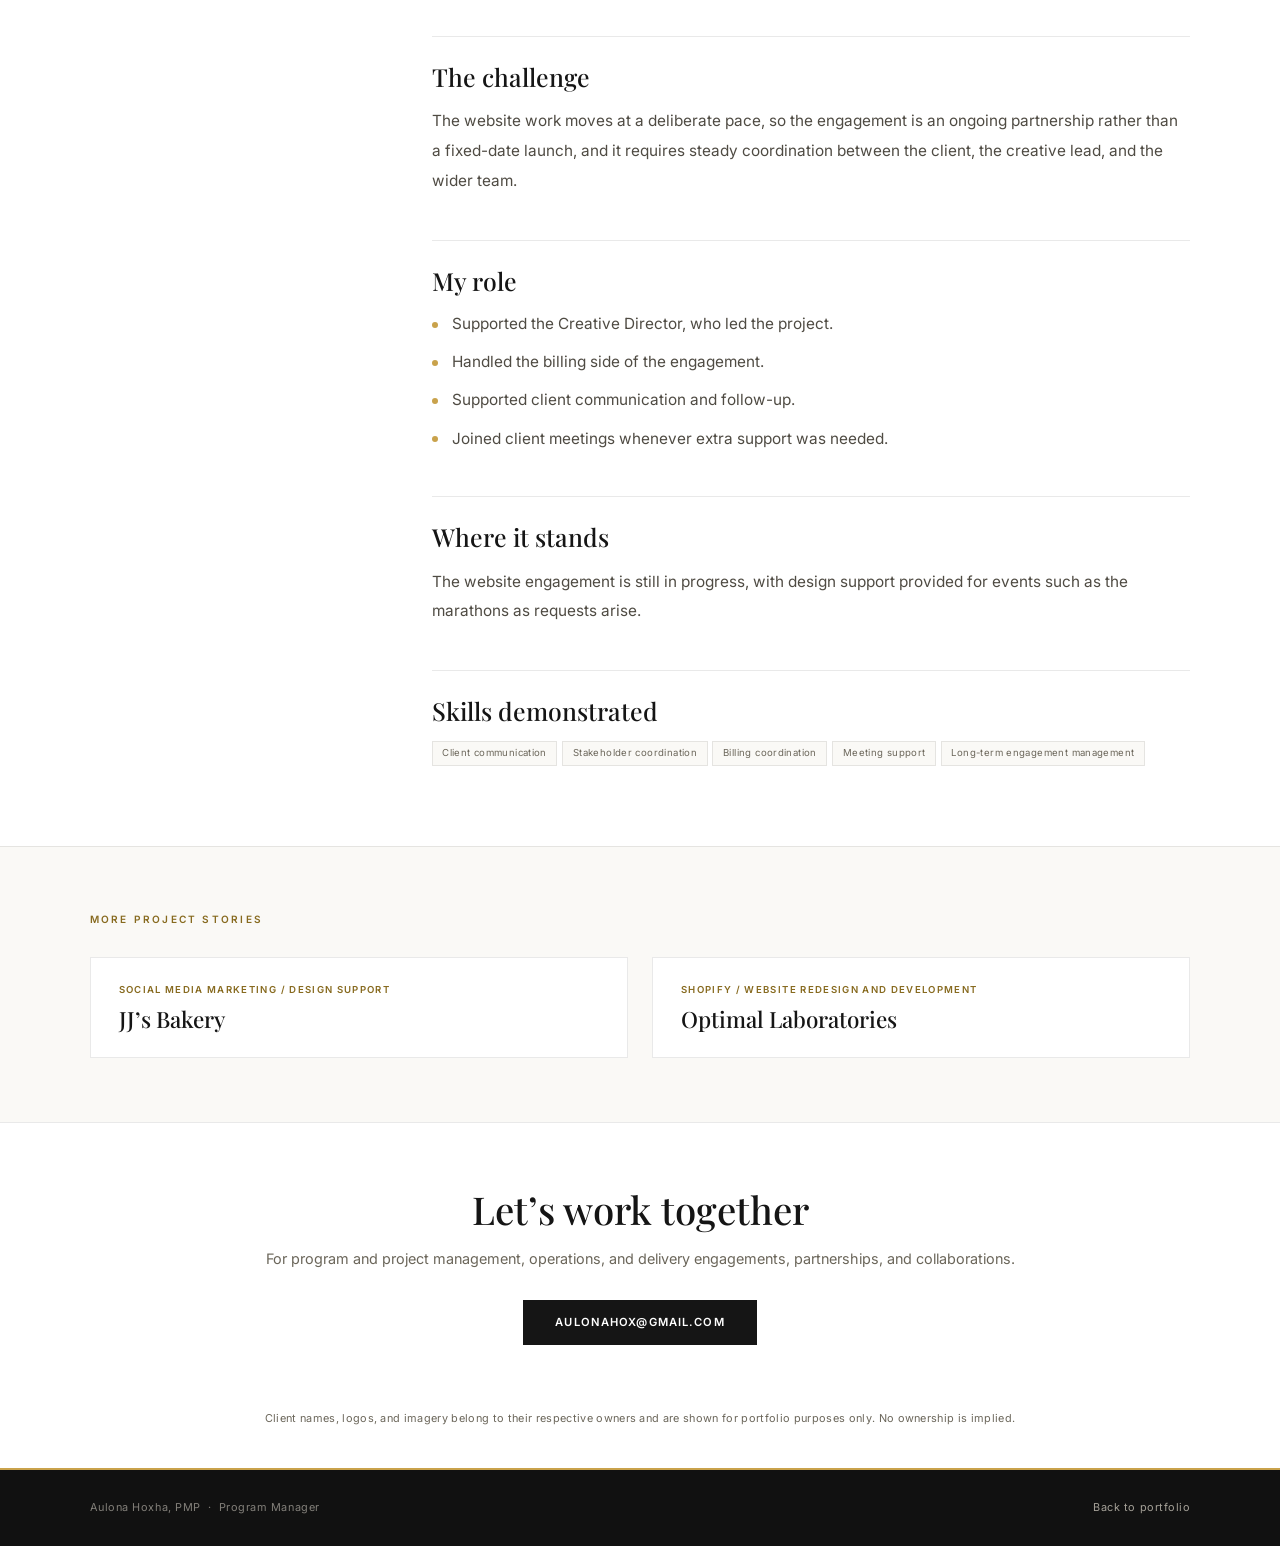
==== commit 620bb4ea: "Add files via upload" ====
--- a/projects/casa-of-cook-county.html
+++ b/projects/casa-of-cook-county.html
@@ -26,10 +26,10 @@
   <a href="../index.html" class="nav-logo">Aulona Hoxha</a>
   <ul class="nav-links">
     <li><a href="../index.html#about">About</a></li>
+    <li><a href="../index.html#projects">Projects</a></li>
     <li><a href="../index.html#experience">Experience</a></li>
     <li><a href="../index.html#credentials">Credentials</a></li>
     <li><a href="../index.html#expertise">Expertise</a></li>
-    <li><a href="../index.html#projects">Projects</a></li>
     <li><a href="../index.html#contact">Contact</a></li>
     <li><span class="nav-pmp">PMP Certified</span></li>
   </ul>
--- a/assets/style.css
+++ b/assets/style.css
@@ -403,3 +403,43 @@
 .case-steps li b{font-size:.92rem;font-weight:600;color:var(--ink)}
 .case-steps li span{font-size:.9rem;color:var(--warm-2);line-height:1.8;grid-column:2}
 .case-main .proj-tags{margin-top:.5rem;padding-top:0;border-top:none}
+
+/* ===== client feedback ===== */
+.quote-grid{display:grid;grid-template-columns:1fr 1fr;gap:3rem 4.5rem;max-width:1100px;margin:0 auto;text-align:center}
+.quote{margin:0;display:flex;flex-direction:column;justify-content:flex-start}
+.quote .quote-text{max-width:none;font-size:clamp(1.05rem,1.6vw,1.3rem);margin:0 auto 1.5rem}
+.quote-src{display:block;margin-top:.55rem;font-size:.62rem;letter-spacing:.1em}
+.quote-src a,.quote-proof a,.xp-link{color:var(--accent);text-decoration:none;border-bottom:1px solid rgba(201,162,75,.55)}
+.quote-src a:hover,.quote-proof a:hover,.xp-link:hover{color:var(--ink);border-bottom-color:var(--gold)}
+.quote-proof{max-width:760px;margin:3.5rem auto 0;padding-top:2rem;border-top:1px solid var(--bd);font-size:.82rem;line-height:1.9;color:var(--warm-3)}
+.xp-link{display:inline-block;margin-top:.75rem;font-size:.66rem;font-weight:600;letter-spacing:.1em;text-transform:uppercase}
+@media(max-width:900px){.quote-grid{grid-template-columns:1fr;gap:2.5rem}}
+
+/* ===== career timeline ===== */
+.career-timeline{border-top:1px solid var(--bd)}
+.ct-item{display:grid;grid-template-columns:200px 1fr;gap:2.5rem;padding:2rem 0;border-bottom:1px solid var(--bd)}
+.ct-current{background:var(--ivory);padding:2.25rem 2rem;border-left:3px solid var(--gold);margin-left:-2rem;margin-right:-2rem}
+.ct-meta{display:flex;flex-direction:column;gap:.35rem;padding-top:.3rem}
+.ct-date{font-size:.66rem;font-weight:600;letter-spacing:.1em;text-transform:uppercase;color:var(--accent)}
+.ct-loc{font-size:.76rem;color:var(--warm-3)}
+.ct-body h3{font-family:var(--serif);font-size:1.3rem;font-weight:500;color:var(--ink);line-height:1.3}
+.ct-org{margin-top:.3rem;font-size:.84rem;color:var(--warm-2)}
+.ct-org .xp-link{margin-top:0;margin-left:.15rem}
+.ct-desc{margin-top:.75rem;font-size:.9rem;line-height:1.8;color:var(--warm-2)}
+.ct-points{list-style:none;display:flex;flex-direction:column;gap:.7rem;margin-top:1.25rem}
+.ct-points li{position:relative;padding-left:1.15rem;font-size:.92rem;line-height:1.8;color:var(--warm-2)}
+.ct-points li::before{content:'';position:absolute;left:0;top:.8rem;width:5px;height:5px;border-radius:50%;background:var(--gold)}
+.ct-prev{margin-top:1.75rem;padding-top:1.4rem;border-top:1px solid var(--bd)}
+.ct-prev-title{font-size:.62rem;font-weight:600;letter-spacing:.14em;text-transform:uppercase;color:var(--warm-3);margin-bottom:.9rem}
+.ct-prev p{font-size:.86rem;line-height:1.8;color:var(--warm-2)}
+.ct-prev p + p{margin-top:.9rem}
+.ct-prev span{font-weight:600;color:var(--ink)}
+.ct-prev em{font-style:normal;font-size:.7rem;letter-spacing:.06em;color:var(--accent);margin-left:.5rem;white-space:nowrap}
+.career-more{margin-top:2rem}
+.career-more a{font-size:.7rem;font-weight:600;letter-spacing:.12em;text-transform:uppercase;color:var(--accent);text-decoration:none;border-bottom:1px solid rgba(201,162,75,.55)}
+.career-more a:hover{color:var(--ink)}
+@media(max-width:900px){.ct-item,.ct-current{grid-template-columns:1fr;gap:.9rem}.ct-current{margin-left:0;margin-right:0;padding:1.75rem 1.4rem}.ct-meta{flex-direction:row;gap:1rem;flex-wrap:wrap}}
+/* review section header + alternating background */
+.quote-section{background:var(--ivory)}
+.quote-head{text-align:center;margin:0 auto 3.5rem}
+.quote-head .s-title{margin-top:.4rem}
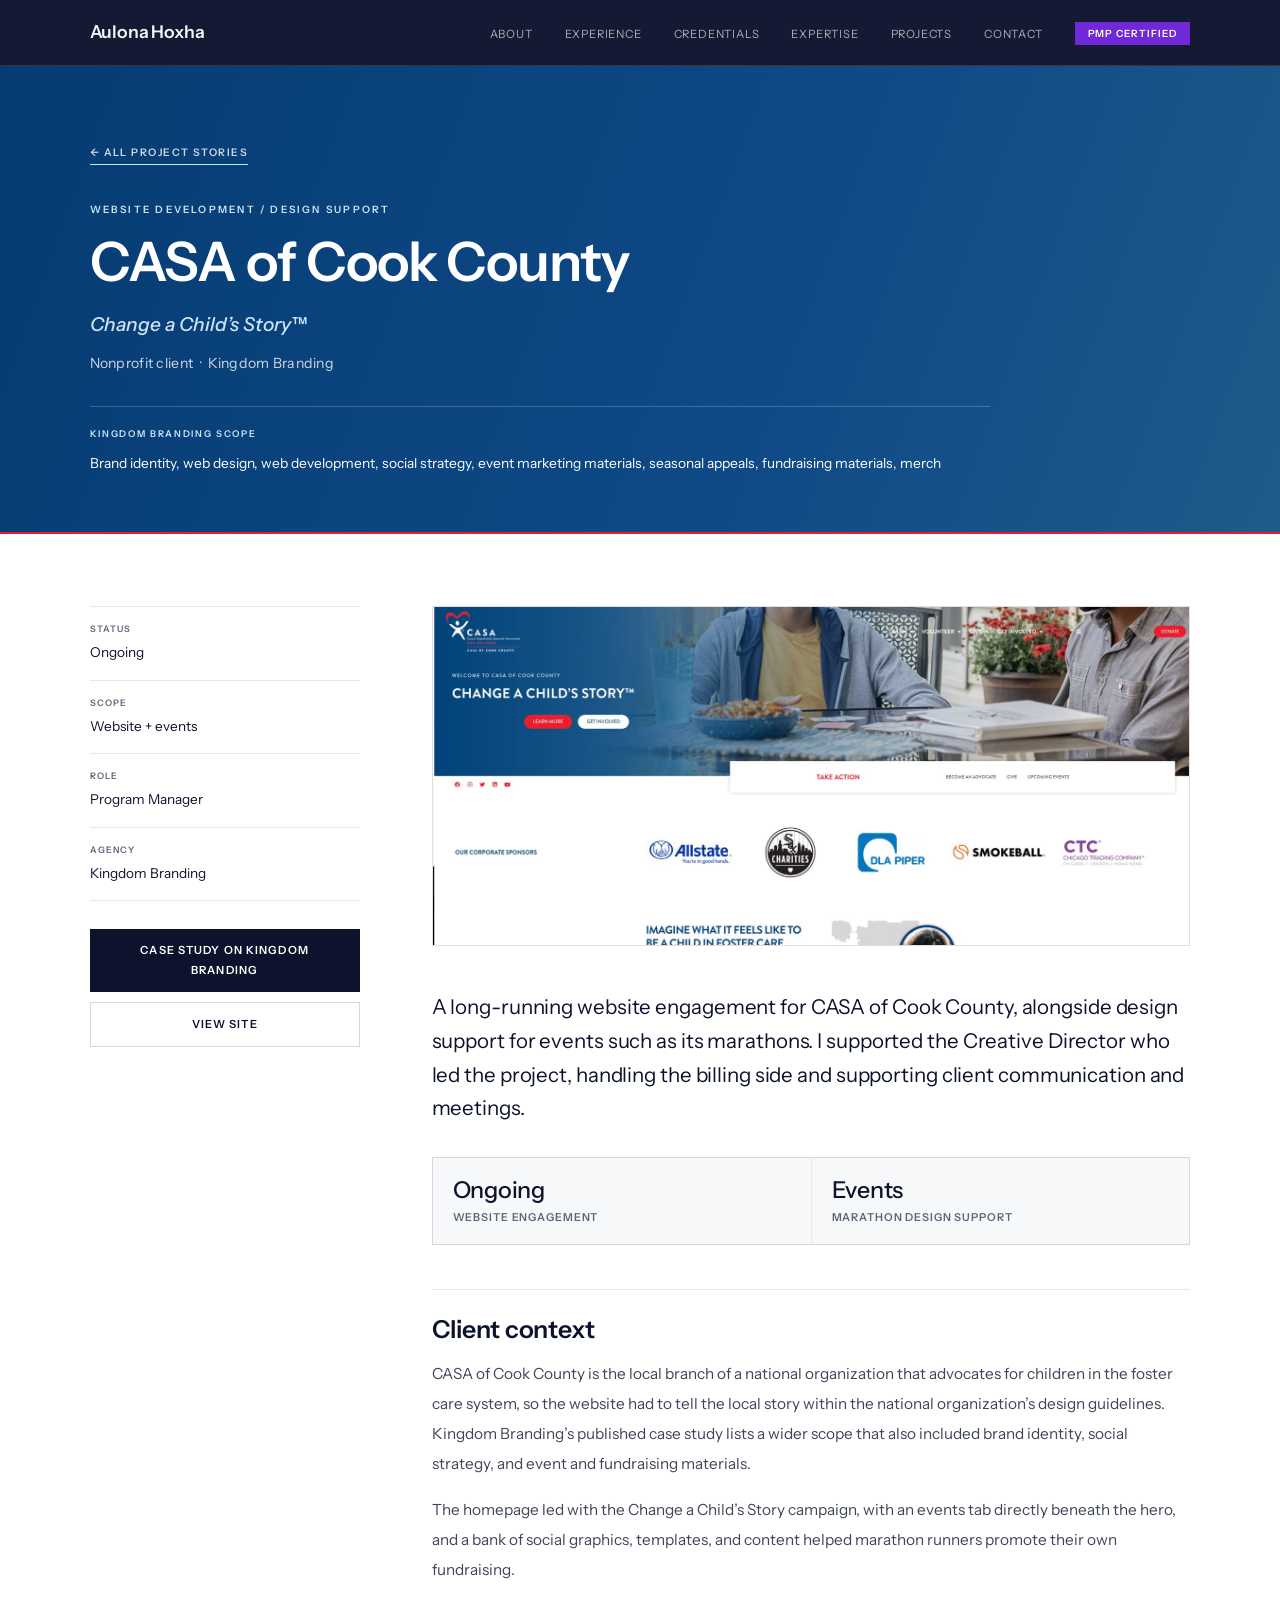
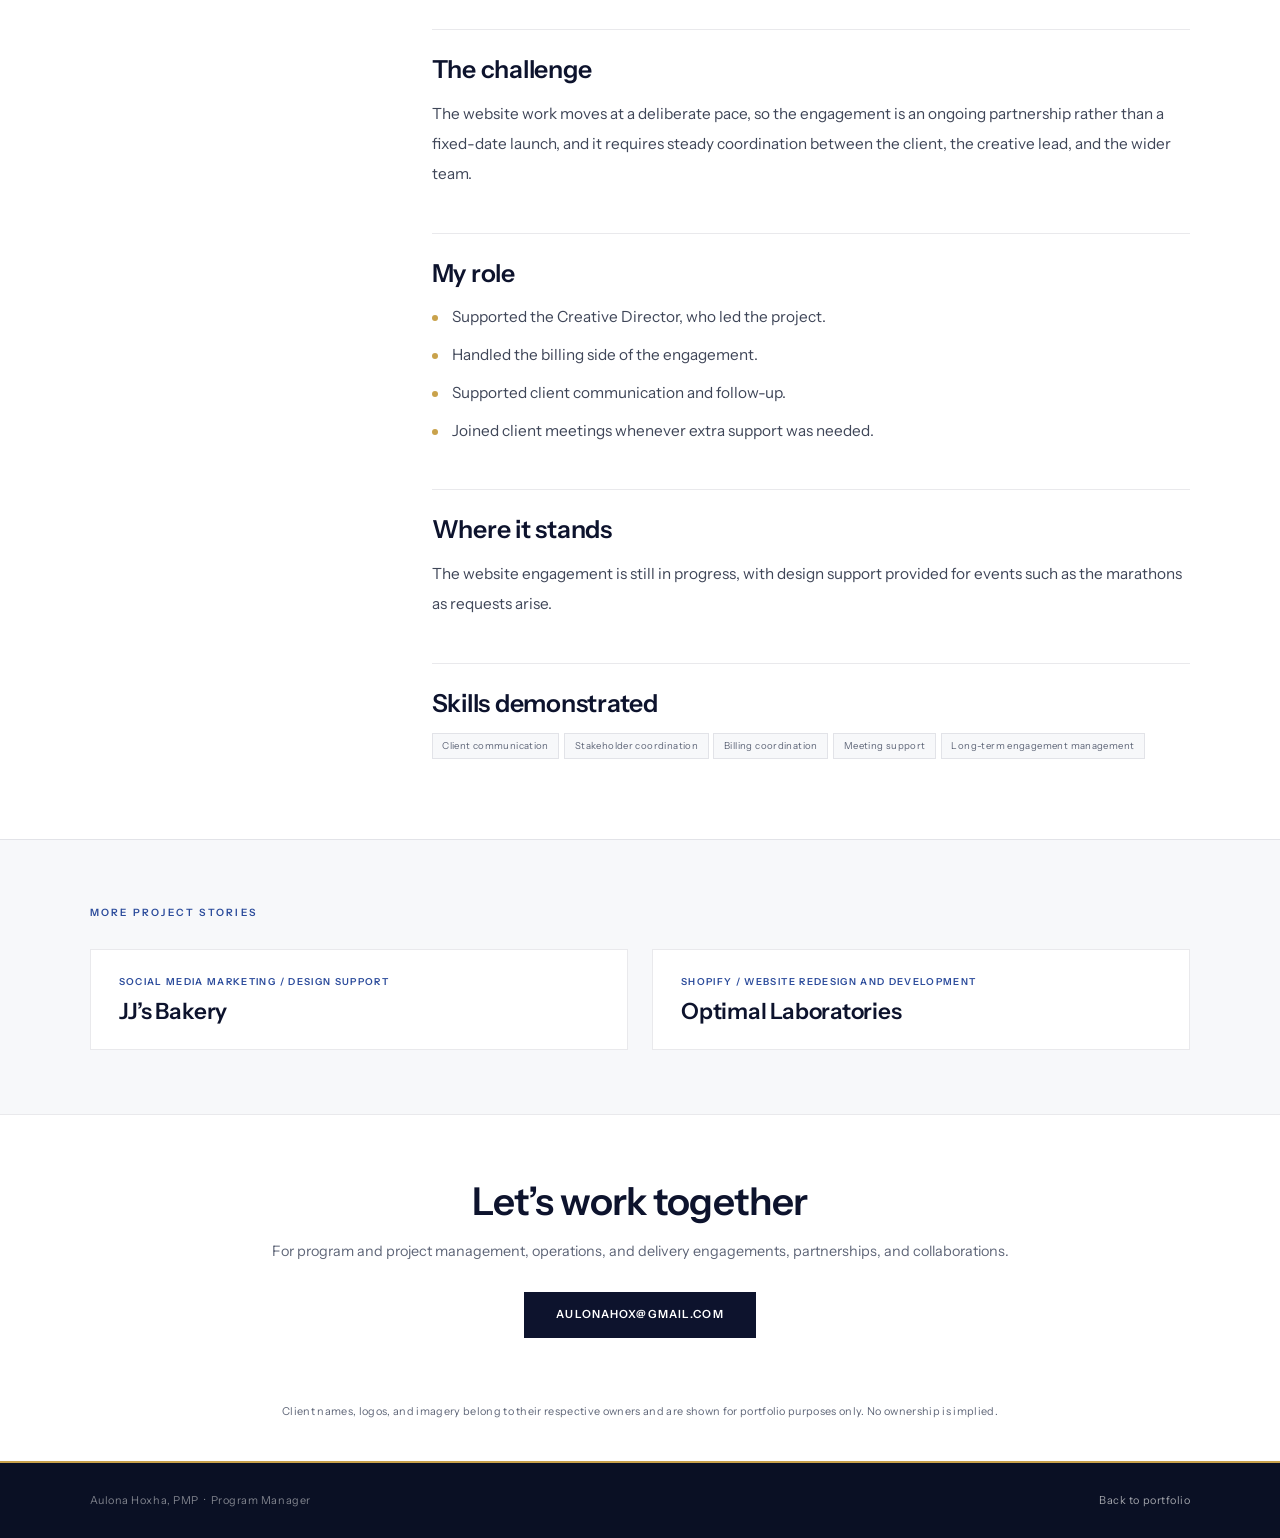
==== commit 2858c0d1: "Add files via upload" ====
--- a/projects/casa-of-cook-county.html
+++ b/projects/casa-of-cook-county.html
@@ -5,7 +5,7 @@
 <meta name="viewport" content="width=device-width, initial-scale=1.0">
 <title>CASA of Cook County | Case Study | Aulona Hoxha, PMP</title>
 <meta name="description" content="Supported the creative director on a long-running website engagement, alongside event design support, handling billing and supporting client communication and meetings.">
-<link href="https://fonts.googleapis.com/css2?family=Playfair+Display:wght@400;500;600&family=Inter:wght@300;400;500;600&display=swap" rel="stylesheet">
+<link href="https://fonts.googleapis.com/css2?family=Instrument+Sans:ital,wght@0,400;0,500;0,600;0,700;1,400;1,500&display=swap" rel="stylesheet">
 <link rel="icon" href="../assets/favicon.svg" type="image/svg+xml">
 <link rel="canonical" href="https://aulonahox14.github.io/portfolio/projects/casa-of-cook-county.html">
 <meta property="og:type" content="website">
@@ -24,12 +24,13 @@
 <a class="skip" href="#main">Skip to main content</a>
 <nav>
   <a href="../index.html" class="nav-logo">Aulona Hoxha</a>
-  <ul class="nav-links">
+  <button class="nav-toggle" type="button" aria-expanded="false" aria-controls="nav-links" aria-label="Open menu"><span></span><span></span><span></span></button>
+  <ul class="nav-links" id="nav-links">
     <li><a href="../index.html#about">About</a></li>
-    <li><a href="../index.html#projects">Projects</a></li>
     <li><a href="../index.html#experience">Experience</a></li>
     <li><a href="../index.html#credentials">Credentials</a></li>
     <li><a href="../index.html#expertise">Expertise</a></li>
+    <li><a href="../index.html#projects">Projects</a></li>
     <li><a href="../index.html#contact">Contact</a></li>
     <li><span class="nav-pmp">PMP Certified</span></li>
   </ul>
@@ -81,5 +82,6 @@
   <span>Aulona Hoxha, PMP &nbsp;&middot;&nbsp; Program Manager</span>
   <a href="../index.html">Back to portfolio</a>
 </footer>
+<script src="../assets/site.js" defer></script>
 </body>
 </html>
--- a/assets/style.css
+++ b/assets/style.css
@@ -3,20 +3,20 @@
 :root{
   --white:#FFFFFF;
   --ivory:#FAF7F0;
-  --ivory-2:#F4EEE1;
-  --ivory-3:#E6DDC8;
-  --stone:#6F695B;
-  --warm-3:#6B665A;
-  --warm-2:#4F4B43;
-  --ink:#151515;
-  --accent:#876A1F;
+  --ivory-2:#F5F5F5;
+  --ivory-3:#DDE1EA;
+  --stone:#5F6678;
+  --warm-3:#5F6678;
+  --warm-2:#3F4658;
+  --ink:#0D132D;
+  --accent:#2B4B9B;
   --gold:#C9A24B;
-  --cream:#F4EEE1;
-  --accent-l:#F6EFD9;
-  --bd:rgba(21,21,21,0.09);
-  --bd2:rgba(21,21,21,0.16);
-  --serif:'Playfair Display',Georgia,serif;
-  --sans:'Inter',system-ui,sans-serif;
+  --cream:#F5F5F5;
+  --accent-l:#E9EEFA;
+  --bd:rgba(13,19,45,0.09);
+  --bd2:rgba(13,19,45,0.16);
+  --serif:'Instrument Sans','Helvetica Neue',Arial,sans-serif;
+  --sans:'Instrument Sans','Helvetica Neue',Arial,sans-serif;
 }
 html{scroll-behavior:smooth}
 body{font-family:var(--sans);background:var(--white);color:var(--ink);font-size:15px;line-height:1.75;-webkit-font-smoothing:antialiased}
@@ -137,7 +137,7 @@
 .proj-thumb.center img{object-position:center center}
 .proj-thumb.book{display:flex;align-items:center;justify-content:center;background:var(--ivory)}
 .proj-thumb.book img{object-fit:contain;padding:1.5rem 2.5rem;height:100%}
-.proj-thumb.kb-logo{background:#111;display:flex;align-items:center;justify-content:center}
+.proj-thumb.kb-logo{background:#0A1024;display:flex;align-items:center;justify-content:center}
 .proj-thumb.kb-logo img{width:30%;height:auto;object-fit:contain;transition:none}
 .proj-card:hover .proj-thumb.kb-logo img{transform:none}
 .proj-card.wide{grid-column:span 2;flex-direction:row}
@@ -190,10 +190,10 @@
 
 /* ===== KINGDOM BRANDING THEME (light, with dark + gold accents) ===== */
 /* Tune --gold / --accent / --ink in :root. Dark bands: nav, strip, results, footer. */
-:root{--ivory:#FAF9F6;--ivory-2:#F6F3EC;--ivory-3:#E9E2D0}
-nav{background:rgba(21,21,21,.97);border-bottom:1px solid rgba(201,162,75,.2)}
+:root{--ivory:#F7F8FA;--ivory-2:#F6F3EC;--ivory-3:#E9E2D0}
+nav{background:rgba(13,19,45,.97);border-bottom:1px solid rgba(201,162,75,.2)}
 .nav-logo{color:var(--cream)}
-.nav-links a{color:rgba(244,238,225,.68)}
+.nav-links a{color:rgba(245,245,245,.68)}
 .nav-links a:hover{color:var(--gold)}
 .nav-pmp{color:var(--gold);border-color:var(--gold)}
 .hero{border-bottom:1px solid var(--bd)}
@@ -210,27 +210,27 @@
 .btn-solid:hover{background:var(--accent);color:var(--white)}
 .btn-ghost{color:var(--ink);border-color:var(--bd2)}
 .btn-ghost:hover{border-color:var(--gold);color:var(--accent)}
-.strip{background:#111;color:rgba(244,238,225,.55);border-bottom:2px solid var(--gold)}
+.strip{background:#0A1024;color:rgba(245,245,245,.55);border-bottom:2px solid var(--gold)}
 .strip strong{color:var(--gold)}
 .strip a:hover{color:var(--gold)}
 .cred-icon{background:var(--ink);color:var(--gold)}
 .pillar-dot{background:var(--gold)}
 .cred-tab.active{background:var(--ink);color:var(--gold)}
 .credentials,.projects{background:var(--ivory)}
-.exp-num{color:#A98B3F}
+.exp-num{color:#7C8FBF}
 .proj-card:hover{border-color:rgba(201,162,75,.55)}
 .quote-text::before,.quote-text::after{color:var(--gold)}
 .results{background:var(--ink);border-bottom:1px solid rgba(201,162,75,.2)}
 .results .s-title{color:var(--cream)}
 .results .s-label,.result-icon{color:var(--gold)}
 .results-grid{background:rgba(201,162,75,.2);border-color:rgba(201,162,75,.2)}
-.result-item{background:#1B1A18}
-.result-item:hover{background:#232220}
+.result-item{background:#141C3F}
+.result-item:hover{background:#1B2550}
 .result-label{color:var(--cream)}
-.result-desc{color:rgba(244,238,225,.65)}
+.result-desc{color:rgba(245,245,245,.65)}
 .contact{background:var(--white)}
-footer{background:#111;color:rgba(244,238,225,.5);border-top:2px solid var(--gold)}
-footer a{color:rgba(244,238,225,.65)}
+footer{background:#0A1024;color:rgba(245,245,245,.5);border-top:2px solid var(--gold)}
+footer a{color:rgba(245,245,245,.65)}
 footer a:hover{color:var(--gold)}
 
 /* EXPERIENCE */
@@ -298,7 +298,7 @@
 }
 
 /* ===== PROJECT CARDS (compact) + CASE STUDY PAGES ===== */
-.proj-thumb.plate{background:linear-gradient(135deg,#151515,#262421);display:flex;flex-direction:column;align-items:center;justify-content:center;gap:.7rem;text-align:center;padding:1.5rem;border-bottom:2px solid var(--gold)}
+.proj-thumb.plate{background:linear-gradient(135deg,#0D132D,#1A2350);display:flex;flex-direction:column;align-items:center;justify-content:center;gap:.7rem;text-align:center;padding:1.5rem;border-bottom:2px solid var(--gold)}
 .plate-name{font-family:var(--serif);font-size:1.7rem;color:var(--cream);line-height:1.2}
 .plate-type{font-size:.58rem;letter-spacing:.2em;text-transform:uppercase;color:var(--gold)}
 .proj-thumb a{display:block;height:100%}
@@ -306,11 +306,11 @@
 .proj-open:hover{color:var(--accent)}
 .proj-summary{font-size:.85rem;color:var(--warm-2);line-height:1.9;margin-bottom:1.5rem;flex:1}
 .case-hero{background:var(--ink);padding:4.5rem 7% 3.5rem;border-bottom:2px solid var(--gold)}
-.case-back{display:inline-block;font-size:.65rem;font-weight:600;letter-spacing:.14em;text-transform:uppercase;color:rgba(244,238,225,.6);text-decoration:none;margin-bottom:2.25rem;border-bottom:1px solid rgba(201,162,75,.4);padding-bottom:.1rem}
+.case-back{display:inline-block;font-size:.65rem;font-weight:600;letter-spacing:.14em;text-transform:uppercase;color:rgba(245,245,245,.6);text-decoration:none;margin-bottom:2.25rem;border-bottom:1px solid rgba(201,162,75,.4);padding-bottom:.1rem}
 .case-back:hover{color:var(--gold)}
 .case-hero .s-label{color:var(--gold)}
 .case-hero h1{font-family:var(--serif);font-size:clamp(2.2rem,4.5vw,3.4rem);font-weight:500;line-height:1.12;color:var(--cream);max-width:900px}
-.case-sub{color:rgba(244,238,225,.6);margin-top:1rem;font-size:.88rem;letter-spacing:.02em}
+.case-sub{color:rgba(245,245,245,.6);margin-top:1rem;font-size:.88rem;letter-spacing:.02em}
 .case-wrap{padding:4.5rem 7% 5rem;display:grid;grid-template-columns:270px 1fr;gap:4.5rem;align-items:start;background:var(--white)}
 .case-side{position:sticky;top:96px;display:flex;flex-direction:column;gap:1.75rem}
 .case-facts .pi{padding:.9rem 0;border-bottom:1px solid var(--bd)}
@@ -344,8 +344,8 @@
 .case-hero{background:var(--hero-bg,var(--ink));border-bottom:2px solid var(--hero-accent,var(--gold))}
 .case-hero .s-label{color:var(--hero-accent,var(--gold))}
 .case-hero h1{color:var(--hero-ink,var(--cream))}
-.case-sub{color:var(--hero-sub,rgba(244,238,225,.6))}
-.case-back{color:var(--hero-sub,rgba(244,238,225,.6));border-bottom-color:var(--hero-accent,rgba(201,162,75,.4))}
+.case-sub{color:var(--hero-sub,rgba(245,245,245,.6))}
+.case-back{color:var(--hero-sub,rgba(245,245,245,.6));border-bottom-color:var(--hero-accent,rgba(201,162,75,.4))}
 .case-back:hover{color:var(--hero-accent,var(--gold))}
 .case-tag{font-family:var(--serif);font-style:italic;font-size:1.2rem;color:var(--hero-accent,var(--gold));margin-top:1.1rem;max-width:760px;line-height:1.45}
 .case-tag + .case-sub{margin-top:.8rem}
@@ -443,3 +443,69 @@
 .quote-section{background:var(--ivory)}
 .quote-head{text-align:center;margin:0 auto 3.5rem}
 .quote-head .s-title{margin-top:.4rem}
+
+/* ===== section rhythm for order: About, Experience, Credentials, Expertise, Projects ===== */
+.about{background:var(--white)}
+.experience{background:var(--ivory);border-bottom:1px solid var(--bd)}
+.credentials{background:var(--white)}
+.expertise{background:var(--ivory)}
+.projects{background:var(--white)}
+.quote-section{background:var(--ivory)}
+.proj-card{box-shadow:0 1px 3px rgba(13,19,45,.05)}
+.expertise .exp-grid{background:var(--white)}
+
+/* ===== hero fit ===== */
+.hero{min-height:clamp(540px,calc(100vh - 118px),720px)}
+@supports (height:100svh){.hero{min-height:clamp(540px,calc(100svh - 118px),720px)}}
+.hero-l,.hero-r{padding-top:clamp(3.25rem,9vh,6rem);padding-bottom:clamp(3.25rem,9vh,6rem)}
+.hero-r{gap:2.25rem}
+.hero-body{font-weight:400;line-height:1.9;color:var(--warm-2)}
+@media(max-width:1060px){
+  .hero{min-height:0}
+  .hero-l{padding:3.25rem 7% 2.25rem}
+  .hero-r{padding:2.25rem 7% 3.25rem;gap:1.75rem}
+  .hero-name{font-size:clamp(2.7rem,11vw,3.6rem)}
+  .hero-pmp{margin-bottom:1.5rem}
+  .hero-tagline{padding-top:1.25rem}
+}
+
+/* ===== main menu ===== */
+.nav-toggle{display:none}
+.nav-links a{position:relative;padding:.35rem 0}
+.nav-links a::after{content:'';position:absolute;left:0;right:0;bottom:-2px;height:1px;background:var(--gold);transform:scaleX(0);transform-origin:left;transition:transform .2s}
+.nav-links a:hover::after,.nav-links a.active::after{transform:scaleX(1)}
+.nav-links a.active{color:var(--cream)}
+@media(max-width:860px){
+  nav{padding:0 7%}
+  .nav-toggle{display:inline-flex;flex-direction:column;justify-content:center;gap:5px;width:44px;height:44px;margin-right:-.6rem;padding:0 .65rem;background:none;border:0;cursor:pointer}
+  .nav-toggle span{display:block;height:1.5px;background:var(--cream);transition:transform .2s,opacity .2s}
+  nav.open .nav-toggle span:nth-child(1){transform:translateY(6.5px) rotate(45deg)}
+  nav.open .nav-toggle span:nth-child(2){opacity:0}
+  nav.open .nav-toggle span:nth-child(3){transform:translateY(-6.5px) rotate(-45deg)}
+  .nav-links{display:none;position:absolute;top:100%;left:0;right:0;flex-direction:column;align-items:stretch;gap:0;max-width:none;overflow:visible;background:rgba(13,19,45,.99);border-bottom:2px solid var(--gold);padding:.4rem 7% 1.4rem}
+  nav.open .nav-links{display:flex}
+  .nav-links li{border-bottom:1px solid rgba(255,255,255,.08)}
+  .nav-links li:last-child{border-bottom:none;padding-top:1.1rem}
+  .nav-links a{display:block;padding:1rem 0;font-size:.8rem;white-space:normal}
+  .nav-links a::after{display:none}
+  .nav-links a.active{color:var(--gold)}
+  .nav-logo{margin-right:0}
+}
+
+/* book purchase callout */
+.case-callout{display:flex;align-items:center;justify-content:space-between;gap:1.25rem;flex-wrap:wrap;background:var(--ivory);border:1px solid var(--bd);border-left:3px solid var(--gold);padding:1.1rem 1.4rem;margin:-1.25rem 0 2.5rem}
+.case-callout span{font-size:.92rem;color:var(--ink)}
+.case-callout .btn{padding:.75rem 1.3rem;white-space:nowrap}
+
+/* reference figure */
+.case-figure{margin:1.25rem 0 1rem;padding:1.25rem;background:var(--ivory);border:1px solid var(--bd)}
+.case-figure img{display:block;width:100%;height:auto;background:#fff;border:1px solid var(--bd)}
+.case-figure figcaption{margin-top:.8rem;font-size:.74rem;letter-spacing:.03em;color:var(--warm-3);line-height:1.6}
+
+/* ===== formal navy palette + Instrument Sans for all text ===== */
+.proj-thumb.kb-logo,.case-media .proj-thumb.kb-logo{background:#000}
+.hero-name,.s-title,.case-hero h1{font-weight:600;letter-spacing:-.02em}
+.case-main h2,.ct-body h3,.xp-sub,.proj-name,.xe-top b,.nav-logo,.stat b,.plate-name,.xp-co,.case-steps li::before{font-weight:600;letter-spacing:-.01em}
+.case-main .case-lead{font-weight:400;font-size:1.28rem;line-height:1.65;letter-spacing:-.005em}
+.quote-text{font-weight:500;letter-spacing:-.01em}
+.case-tag{font-style:italic;font-weight:500}
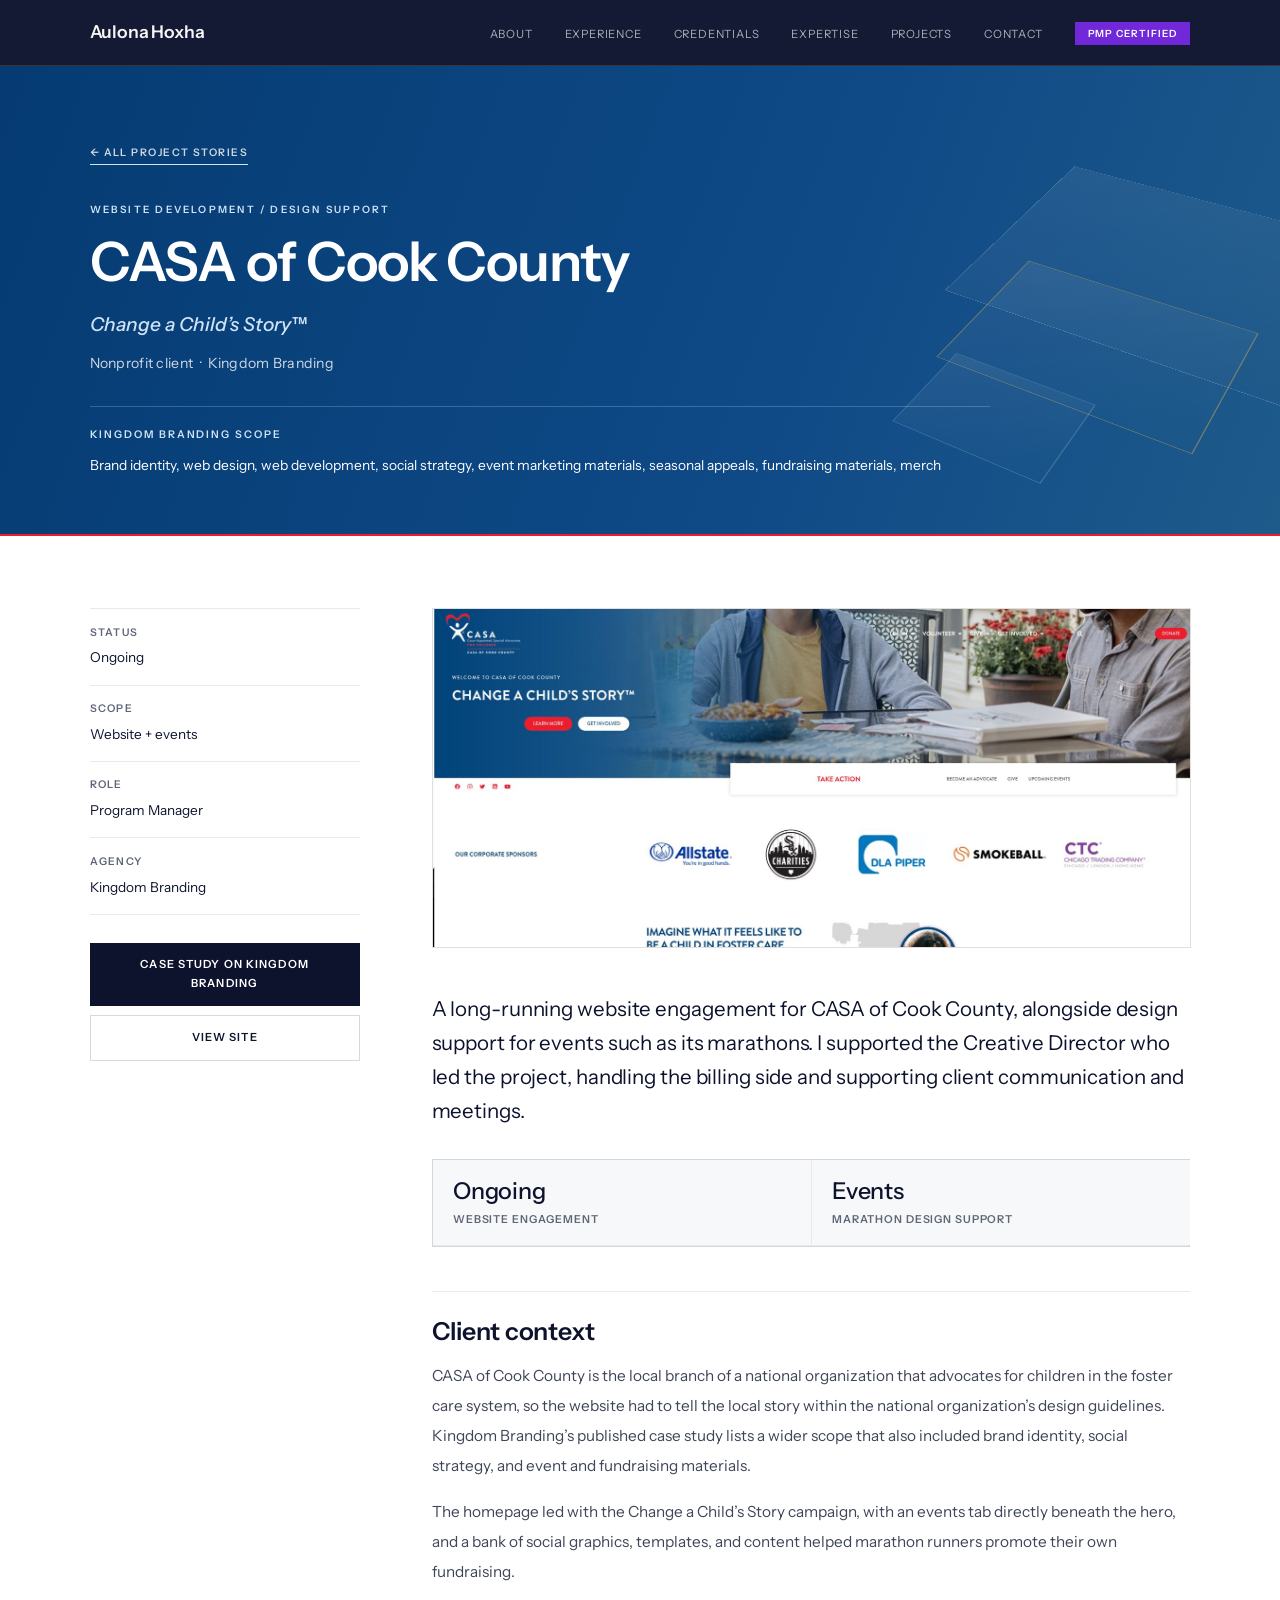
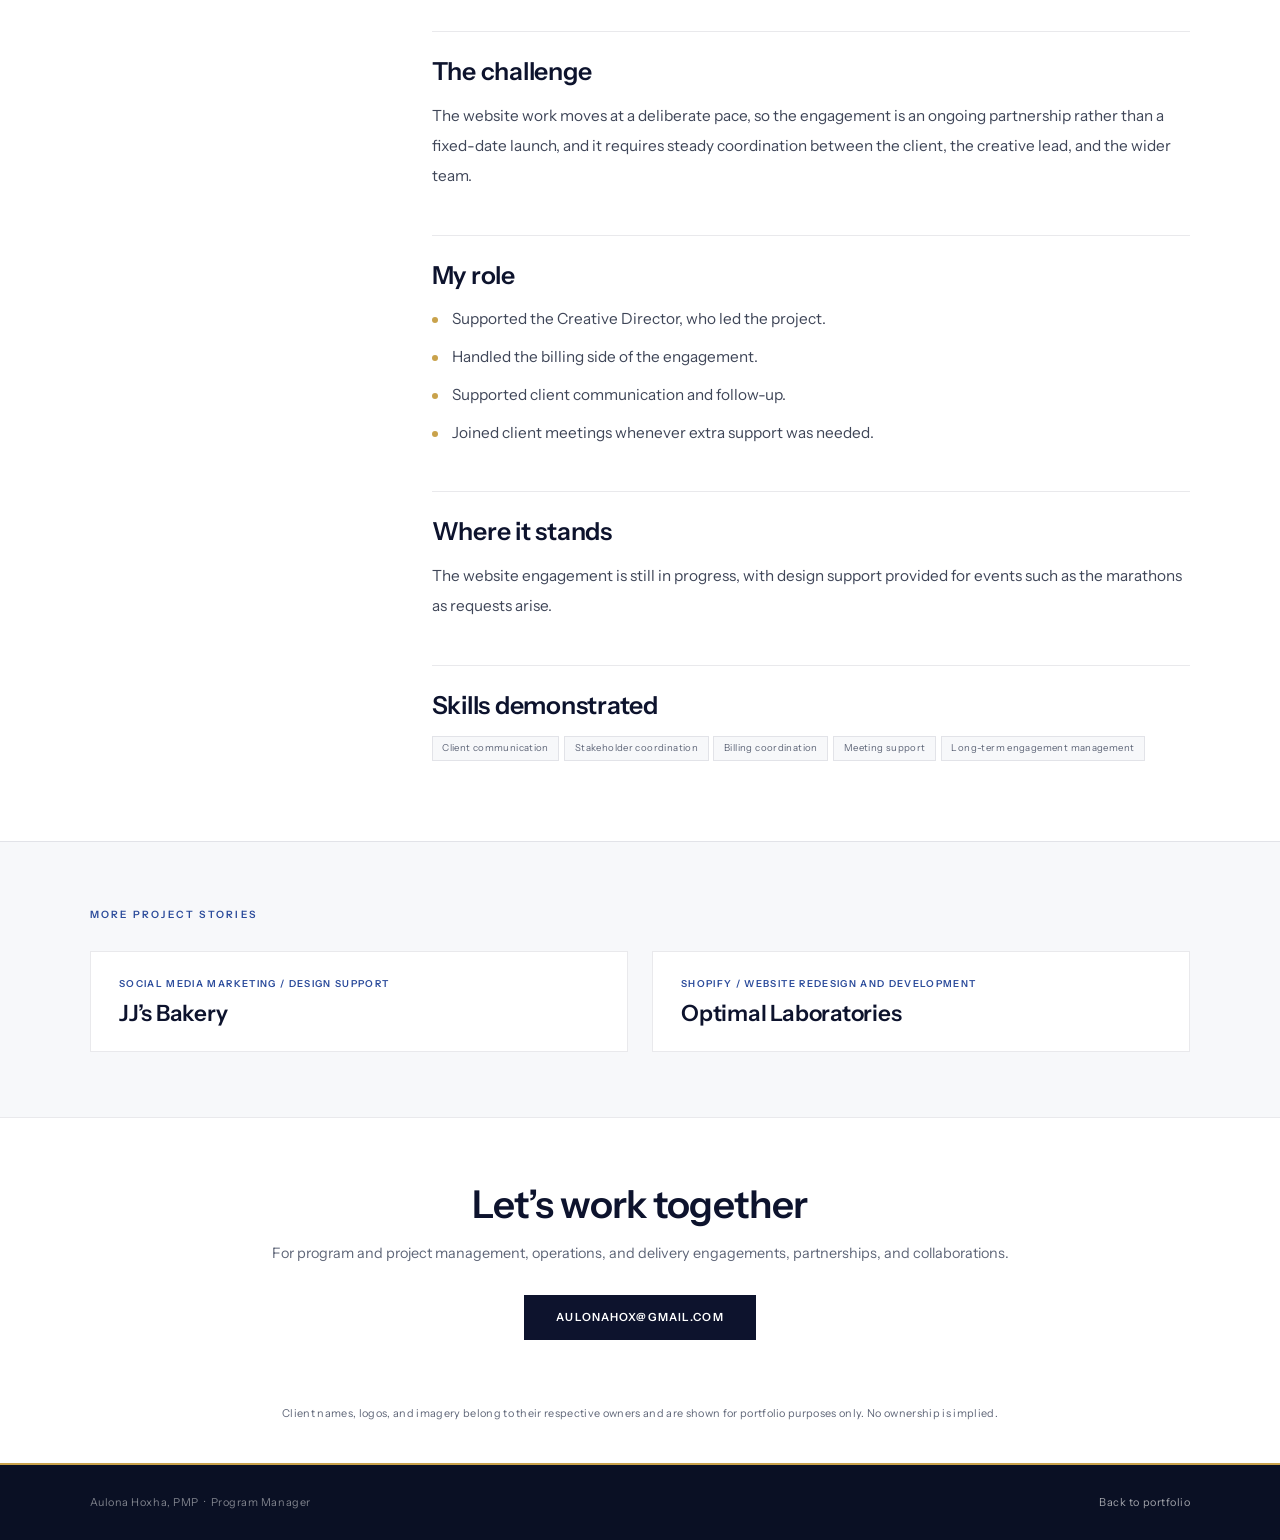
==== commit 9bc70357: "Add files via upload" ====
--- a/projects/casa-of-cook-county.html
+++ b/projects/casa-of-cook-county.html
@@ -83,5 +83,6 @@
   <a href="../index.html">Back to portfolio</a>
 </footer>
 <script src="../assets/site.js" defer></script>
+<script src="../assets/story.js" defer></script>
 </body>
 </html>
--- a/assets/style.css
+++ b/assets/style.css
@@ -509,3 +509,95 @@
 .case-main .case-lead{font-weight:400;font-size:1.28rem;line-height:1.65;letter-spacing:-.005em}
 .quote-text{font-weight:500;letter-spacing:-.01em}
 .case-tag{font-style:italic;font-weight:500}
+
+/* ===== responsive refinements ===== */
+:root{--pad:max(7vw,calc((100vw - 85rem)/2))}
+
+/* 1. Large screens: keep content in a centered column, scale type up a little on very large monitors */
+@media (min-width:1200px){
+  nav,.wrap,.strip,footer,.quote-section,.case-hero,.case-wrap,.case-more,.case-cta,.case-note{padding-left:var(--pad);padding-right:var(--pad)}
+}
+@media (min-width:1061px){
+  .hero-l,.about-l{padding-left:var(--pad)}
+  .hero-r,.about-r{padding-right:var(--pad)}
+}
+@media (min-width:1920px){html{font-size:112.5%}}
+@media (min-width:2400px){html{font-size:125%}}
+
+/* 2. Touch / small screens: comfortable tap targets without changing the look */
+@media (hover:none),(pointer:coarse),(max-width:1024px){
+  .nav-logo,.proj-link,.case-back,.contact-link{display:inline-flex;align-items:center;min-height:44px}
+  .hero-tagline a,.strip a,.quote-proof a,.quote-src a,.xp-link,.career-more a,.xp-more a,footer a{position:relative}
+  .hero-tagline a::after,.strip a::after,.quote-proof a::after,.quote-src a::after,.xp-link::after,.career-more a::after,.xp-more a::after,footer a::after{content:"";position:absolute;left:-.6rem;right:-.6rem;top:-.9rem;bottom:-.9rem}
+}
+
+/* 3. Readable micro-text */
+.pk,.cm-key,.proj-kb,.plate-type,.case-scope b{font-size:.66rem}
+@media (max-width:600px){
+  .pk,.cm-key,.proj-kb,.plate-type,.case-scope b,.proj-type,.cred-num,.s-label,.hero-eyebrow,.ct-date,.ct-prev-title,.stat span,.quote-src,.xe-top span,.cred-sub,.tag{font-size:.72rem}
+  .proj-btn,.proj-link,.cred-tab,.case-back,.xp-link,.nav-pmp,.hero-pmp,.contact-link,.career-more a,.strip,.quote-proof,footer{font-size:.74rem}
+  .cred-icon.pmi{font-size:.68rem}
+}
+
+/* 4. Short landscape screens: slimmer sticky menu bar */
+@media (max-height:500px){nav{height:52px}}
+
+/* ===== responsive refinements (2) ===== */
+@media (hover:none),(pointer:coarse),(max-width:1024px){
+  .xp-link,footer a{display:inline-flex;align-items:center;min-height:44px}
+  .xp-link::after,footer a::after{display:none}
+  .ct-org{display:flex;flex-wrap:wrap;align-items:center;gap:.1rem .5rem}
+  footer{padding-top:.75rem;padding-bottom:.75rem}
+}
+@media (max-width:600px){
+  .quote-attr,.portrait-role,.case-note,.cred-icon.pmi{font-size:.72rem}
+}
+
+/* ===== responsive refinements (3) ===== */
+@media (max-width:600px){
+  .case-stats .stat span{font-size:.72rem}
+  .hero-tagline,.hero-tagline a{font-size:.74rem}
+}
+
+/* ===== 3D story layer (progressive enhancement; off for reduced motion) ===== */
+.story-progress{position:fixed;top:0;left:0;width:100%;height:3px;transform:scaleX(0);transform-origin:0 50%;background:linear-gradient(90deg,var(--gold),#E8CF8E);z-index:1200;pointer-events:none}
+
+/* layered depth shapes behind the hero and case-study headers */
+.hero-r,.case-hero{position:relative}
+.hero-r{overflow:hidden}
+.hero-r>*:not(.depth),.case-hero>*:not(.depth){position:relative;z-index:1}
+.depth{position:absolute;inset:0;overflow:hidden;pointer-events:none;z-index:0;perspective:1100px}
+.depth i{position:absolute;display:block;border:1px solid rgba(13,19,45,.16);background:linear-gradient(135deg,rgba(201,162,75,.14),rgba(13,19,45,.02));transform:translate3d(calc(var(--mx,0px)*var(--k,1)),calc(var(--my,0px)*var(--k,1) - var(--sy,0px)*var(--k,1)*.07),0) rotateX(58deg) rotateZ(38deg)}
+.depth .l1{width:360px;height:360px;right:-90px;top:6%;--k:.35}
+.depth .l2{width:240px;height:240px;right:60px;top:34%;border-color:rgba(201,162,75,.55);--k:.65}
+.depth .l3{width:150px;height:150px;right:210px;top:58%;--k:1}
+.case-hero .depth i{border-color:rgba(255,255,255,.16);background:linear-gradient(135deg,rgba(255,255,255,.07),transparent)}
+.case-hero .depth .l2{border-color:rgba(201,162,75,.5)}
+
+/* scroll reveals with perspective */
+html.story .d3{opacity:0;transform:perspective(1100px) translate3d(0,44px,-70px) rotateX(13deg);transform-origin:50% 100%;transition:opacity .75s cubic-bezier(.2,.7,.2,1) var(--d,0s),transform .9s cubic-bezier(.2,.7,.2,1) var(--d,0s)}
+html.story .d3.in{opacity:1;transform:perspective(1100px) translate3d(0,0,0) rotateX(0deg)}
+html.story .d3y{opacity:0;transform:perspective(900px) translate3d(-18px,0,-60px) rotateY(24deg);transform-origin:0 50%;transition:opacity .7s cubic-bezier(.2,.7,.2,1) var(--d,0s),transform .85s cubic-bezier(.2,.7,.2,1) var(--d,0s)}
+html.story .d3y.in{opacity:1;transform:perspective(900px) translate3d(0,0,0) rotateY(0deg)}
+.pillars{perspective:1000px}
+
+/* pointer tilt + glare on project cards (mouse devices only; set by script) */
+.proj-card{position:relative}
+.proj-card.tilt{transition:transform .3s cubic-bezier(.2,.7,.2,1),border-color .18s,box-shadow .25s}
+.proj-card.tilt::after{content:"";position:absolute;inset:0;pointer-events:none;opacity:0;transition:opacity .25s;background:radial-gradient(520px circle at var(--gx,50%) var(--gy,0%),rgba(201,162,75,.18),transparent 55%)}
+.proj-card.tilt:hover{box-shadow:0 26px 54px -26px rgba(13,19,45,.5)}
+.proj-card.tilt:hover::after{opacity:1}
+
+@media (max-width:700px){
+  .depth .l1{width:220px;height:220px;right:-80px;top:4%}
+  .depth .l2{width:150px;height:150px;right:20px;top:40%}
+  .depth .l3{display:none}
+  html.story .d3{transform:translate3d(0,26px,0) rotateX(7deg)}
+  html.story .d3.in{transform:translate3d(0,0,0) rotateX(0deg)}
+  html.story .d3y{transform:translate3d(-14px,0,0)}
+  html.story .d3y.in{transform:translate3d(0,0,0)}
+}
+@media (prefers-reduced-motion:reduce){
+  html.story .d3,html.story .d3y{opacity:1;transform:none;transition:none}
+  .depth i{transform:rotateX(58deg) rotateZ(38deg)}
+}
